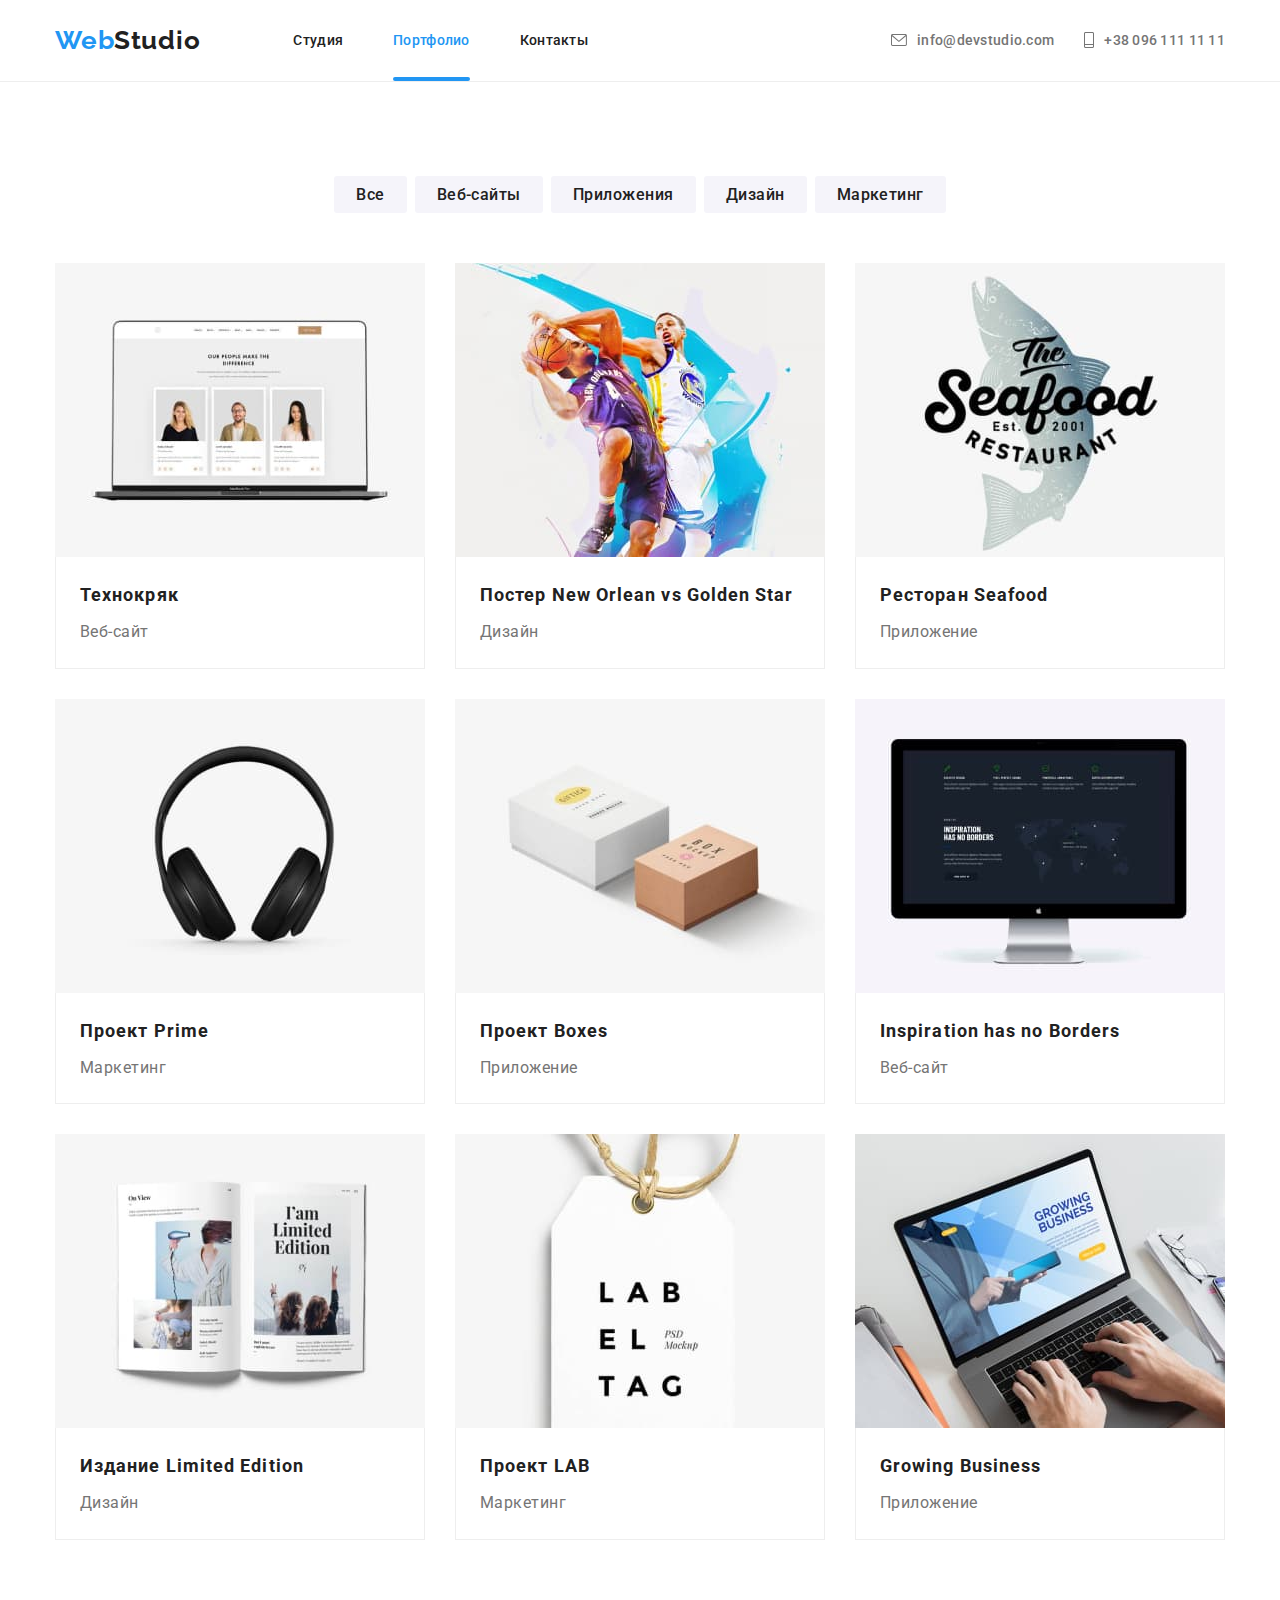
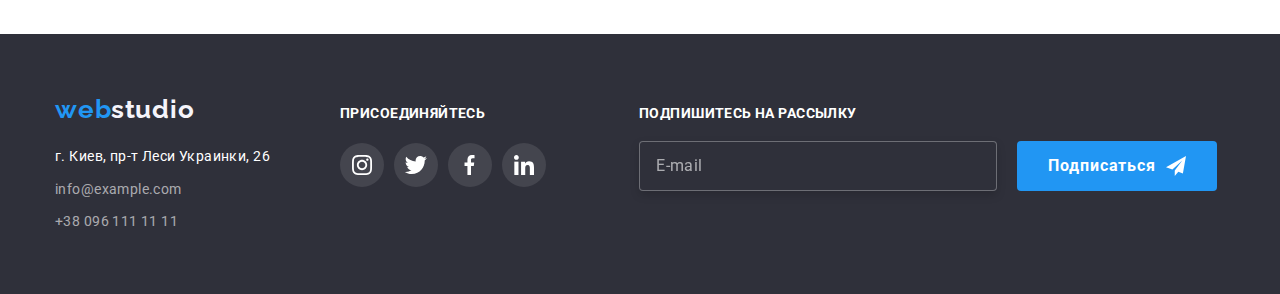
==== portfolio.html @ 72ccd997 "добавление файлов в sass !" ====
<!DOCTYPE html>
<html lang="ru">
<head>
    <meta charset="UTF-8">
    <meta http-equiv="X-UA-Compatible" content="IE=edge">
    <meta name="viewport" content="width=device-width, initial-scale=1.0">
    <title>portfolio</title>
    <link href="https://fonts.googleapis.com/css2?family=Raleway:wght@700&family=Roboto:wght@400;500;700;900&display=swap"
        rel="stylesheet">
    <link rel="stylesheet" href="https://cdnjs.cloudflare.com/ajax/libs/modern-normalize/1.1.0/modern-normalize.min.css">
    <link rel="stylesheet" href="./css/style.css">
    <link rel="stylesheet" href="./sass/portfolio.scss">
</head>
<body>

    <!-- Шапка сайта-->
<header class="header">
    <div class="container headers">
    <nav class="main-nav">

        <a href="./index.html"> 
            <span class="logo-accent" >Web</span>
            <span class="logo-black" >Studio</span>
        </a>

        <ul class="site-nav">
            <li class="item"><a class="link" href="./index.html">Студия</a></li>
            <li class="item"><a id="portfolio" class="link strip" href="./portfolio.html">Портфолио</a></li>
            <li class="item"><a class="link" href="">Контакты</a></li>
        </ul>
    </nav>
    <ul class="contact ">
        <li class="contact__list">
            <a class="contact__link" href="mailto:info@devstudio.com">
                <svg class="contact__icon-massage" width="16px" height="12px">
                    <use class="icon-contact " href="./images/icons.svg/contact.svg#massage" height:20px> </use>
                </svg>
                info@devstudio.com
            </a>
        </li>
    
        <li class="contact__list">
            <a class="contact__link" href="tel:+380961111111">
                <svg class="contact__icon-massage" width="10" height="16px">
                    <use class="icon-contact" href="./images/icons.svg/contact.svg#telefon"></use>
                </svg>
                +38 096 111 11 11
            </a>
        </li>
    </ul>
</div>
</header>
    <main>
        <!-- Фильтр-->
    <section class="section">
        <div class="container">
        <h1 class="section-title visually-hidden">Фильтр</h1>
    <ul class="flex-button">
        <li class="item"><button class="buttons" type="button">Все</button></li>
        <li class="item"><button class="buttons" type="button">Веб-сайты</button></li>
        <li class="item"><button class="buttons" type="button">Приложения</button></li>
        <li class="item"><button class="buttons" type="button">Дизайн</button></li>
        <li class="item"><button class="buttons" type="button">Маркетинг</button></li>
    </ul>

            <ul class="features">
                <li class="flex-element">
                    <a class="flex-link" href="./index.html">
                        <div class="features-description">
                        <img src="./images/images-portfiloi/1.jpg" alt="Ноутбук с загруженным веб-сайтом" width="370" height="294">
                        <p class="paragraph">Ресурс предлагает комплексные предложения с разным уровнем функционала и сервисов. Все это позволит
                            посетителю получить
                            исчерпывающие сведения о компании или частном лице.</p>
                        </div>

                        <div class="text-box">
                            <h2 class="features-title">Технокряк</h2>
                            <p class="features-text">Веб-сайт</p>
                        </div>
                    </a>
                </li>
            
                <li class="flex-element">
                    <a class="flex-link" href="./index.html">
<div class="features-description">
<img src="./images/images-portfiloi/2.jpg" alt="2 баскетбольных игрока" width="370" height="294">
<p class="paragraph">Ресурс предлагает комплексные предложения с разным уровнем функционала и сервисов. Все это позволит
    посетителю получить
    исчерпывающие сведения о компании или частном лице.</p>
</div>

                        <div class="text-box">
                            <h2 class="features-title">Постер New Orlean vs Golden Star</h2>
                            <p class="features-text">Дизайн</p>
                        </div>
                    </a>
                </li>
            
                <li class="flex-element">
                    <a class="flex-link" href="./index.html">
                        <div class="features-description">
                        <img src="./images/images-portfiloi/3.jpg" alt="Рыба с названием" width="370" height="294">
                            <p class="paragraph">Ресурс предлагает комплексные предложения с разным уровнем функционала и сервисов. Все это
                                позволит
                                посетителю получить
                                исчерпывающие сведения о компании или частном лице.</p>
                        </div>
                        
                        
                        <div class="text-box">
                            <h2 class="features-title">Ресторан Seafood</h2>
                            <p class="features-text">Приложение</p>
                        </div>
                    </a>
                </li>
            
                <li class="flex-element">
                    <a class="flex-link" href="./index.html">
                        <div class="features-description">
                            <img src="./images/images-portfiloi/4.jpg" alt="Наушники" width="370" height="294">
                            <p class="paragraph">Ресурс предлагает комплексные предложения с разным уровнем функционала и сервисов. Все это
                                позволит
                                посетителю получить
                                исчерпывающие сведения о компании или частном лице.</p>
                        </div>
                        
                        <div class="text-box">
                            <h2 class="features-title">Проект Prime</h2>
                            <p class="features-text">Маркетинг</p>
                        </div>
                    </a>
                </li>
            
                <li class="flex-element">
                    <a class="flex-link" href="./index.html">
                        <div class="features-description">
                            <img src="./images/images-portfiloi/5.jpg" alt="Белая и коричневая коробки" width="370" height="294">
                            <p class="paragraph">Ресурс предлагает комплексные предложения с разным уровнем функционала и сервисов. Все это
                                позволит
                                посетителю получить
                                исчерпывающие сведения о компании или частном лице.</p>
                        </div>
                        
                        <div class="text-box">
                            <h2 class="features-title">Проект Boxes</h2>
                            <p class="features-text">Приложение</p>
                        </div>
                    </a>
                </li>
            
                <li class="flex-element">
                    <a class="flex-link" href="./index.html">
                        <div class="features-description">
                            <img src="./images/images-portfiloi/6.jpg" alt="Компютер Mac с загруженой веб-страницей" width="370" height="294">
                            <p class="paragraph" >Ресурс предлагает комплексные предложения с разным уровнем функционала и сервисов. Все это
                                позволит
                                посетителю получить
                                исчерпывающие сведения о компании или частном лице.</p>
                        </div>
                        
                            
                        <div class="text-box">
                            <h2 class="features-title">Inspiration has no Borders</h2>
                            <p class="features-text">Веб-сайт</p>
                        </div>
                    </a>
                </li>
            
                <li class="flex-element">
                    <a class="flex-link" href="./index.html">
                        <div class="features-description">
                            <img src="./images/images-portfiloi/7.jpg" alt="Журнал" width="370" height="294">
                            <p class="paragraph">Ресурс предлагает комплексные предложения с разным уровнем функционала и сервисов. Все это
                                позволит
                                посетителю получить
                                исчерпывающие сведения о компании или частном лице.</p>
                        </div>
                        
                        <div class="text-box">
                            <h2 class="features-title">Издание Limited Edition</h2>
                            <p class="features-text">Дизайн</p>
                        </div>
                    </a>
                </li>
            
                <li class="flex-element">
                    <a class="flex-link"  href="./index.html">
                        <div class="features-description">
                        <img src="./images/images-portfiloi/8.jpg" alt="Визитка" width="370" height="294">
                            <p class="paragraph">Ресурс предлагает комплексные предложения с разным уровнем функционала и сервисов. Все это
                                позволит
                                посетителю получить
                                исчерпывающие сведения о компании или частном лице.</p>
                        </div>

                        <div class="text-box">
                            <h2 class="features-title">Проект LAB</h2>
                            <p class="features-text">Маркетинг</p>
                        </div>
                    </a>
            
                </li>
                <li class="flex-element">
                    <a class="flex-link" href="./index.html">
                        <div class="features-description">
                            <img src="./images/images-portfiloi/9.jpg" alt="Человек за ноутбуком" width="370" height="294">
                            <p class="paragraph">Ресурс предлагает комплексные предложения с разным уровнем функционала и сервисов. Все это
                                позволит
                                посетителю получить
                                исчерпывающие сведения о компании или частном лице.</p>
                        </div>
                        <div class="text-box">
                            <h2 class="features-title">Growing Business</h2>
                            <p class="features-text">Приложение</p>
                        </div>
                    </a>
                </li>
            </ul>
        </div>
    </section>
        <!--Список-->

   </main>

   <!-- Футер-->
   <footer class="footer">
    <div class="container container-footer">

        <div>
        <a href="./index.html">
            <span class="logo-accent">web</span>
            <span class="logo-white">studio</span>
        </a>
    <address class="address">
        <ul class="adress-list">
          <li class="adress__item"><a class="adress" target="_blank" rel="noopener noreferrer">г. Киев, пр-т
              Леси Украинки, 26</a> </li>
          <li class="adress__item"><a class="info" href="mailto:info@devstudio.com">info@example.com</a> </li>
          <li class="adress__item"><a class="info" href="tel:+380961111111">+38 096 111 11 11</a> </li>
        </ul>
        </div>

        <div class="socials-footer">
            <h2 class="title-socials">Присоединяйтесь</h2>
        <ul class="socials-list">
            
        <li class="socials-li">
            <a class="link-footer" href="">
        <svg class="icon-footer" wight="20px" height="20px">
            <use href="./images/icons.svg/networks.svg#instagram"> </use>
        </svg>
            </a>
        </li>


        <li class="socials-li">
            <a class="link-footer" href="">
        <svg class="icon-footer" wight="20px" height="20px" >
            <use href="./images/icons.svg/networks.svg#twitter">  </use>
        </svg>
            </a>
        </li>
        
        <li class="socials-li">
            <a class="link-footer" href="">
            <svg class="icon-footer" wight="20px" height="20px" >
                <use href="./images/icons.svg/networks.svg#facebook"> </use>
            </svg>
            </a>
        </li>

        <li class="socials-li">
            <a class="link-footer" href="">
            <svg class="icon-footer" wight="20px" height="20px" >
                <use href="./images/icons.svg/networks.svg#linkedin"></use>
            </svg>
            </a>

        </li>
        </ul>
    </div>

    <div>
        <h2 class="footer-title">Подпишитесь на рассылку</h2>
        <form class="form-footer">
    
    
    
    
            <label class="footer-label">
                <input type="text" class="footer-input" name="email" placeholder="E-mail">
            </label>
    
    
            <button class="button-footer" type="submit">
                <span class="footer-span">Подписаться</span>
                <svg class="footer-icon" width="20px" height="20px">
                    <use href="./images/icons.svg/modal-icon.svg#footer-email"></use>
                </svg>
    
            </button>
    
        </form>
    </div>
</div>
     </footer>
</body>
</html>
---- css/style.css ----
/* Основной цвет текста  color: #212121;      --title-text-color:#212121; */
/* вторичный текст контакты,абзац  color: #757575; --primari-text-color: #757575; */
/* цвет фона background: #FFFFFF;        --primari-white-color:#FFFFFF;*/
/* контакты в футере    --contact-footer: rgba(255, 255, 255, 0.6); */
/* цвет кнопок background: --accent-color: #2196F3;*/
/* цвет героя и футера     --hero-bgrcolor: #2F303A; */
/* фон кнопки в фильтре --button-filter: #F5F4FA; */
/* Кнопка героя ховер  --hover-button: #188ce8; */
/* border-box --border-box: #EEEEEE; */


:root {
--title-text-color: #212121;
--primari-text-color: #757575;
--primari-white-color:#FFFFFF;
--contact-footer: rgba(255, 255, 255, 0.6);
--accent-color: #2196F3;
--hero-bgrcolor: #2F303A;
--button-filter: #F5F4FA;
--hover-button: #188ce8;
--border-box: #EEEEEE;
--var--bg-icon: #afb1b8;
--timing-function: cubic-bezier(0.4, 0, 0.2, 1);
}


body {
background-color: var(--primari-white-color);
color: var(--primari-text-color);
font-family: Roboto, sans-serif;

font-size: 14px;
line-height: 1.17;
letter-spacing: 0.03em;
}


ul {
    list-style: none;
}


/* утилиты */

.container {
    width: 1200px;
    /* outline: 2px solid; */
    padding-left: 15px;
    padding-right: 15px;
    margin-left: auto;
    margin-right: auto;
}

.list {
    margin: 0;
    padding: 0;
    list-style: none;
}

/* Main-nav */
.main-nav {
    display: flex;
    align-items: center;
    justify-content: space-evenly;
}



/* header */

.header {
    border-bottom: 1px solid var(--border-box);
}

.container.headers {
        display: flex;

        position: relative;
        /* position: fixed;
        width: 100%;
        z-index: 2;
        top: 0;
        left: auto;
        right: auto;
        min-height: 80px;
        background-color: white; */
        align-items: center;
    
}





.logo-accent,
.logo-black,
.logo-white {
    font-family: Raleway, sans-serif;
    font-weight: 700;
    font-size: 26px;
    line-height: 1.2;
    letter-spacing: 0.03em;
}

.logo-link:focus{
    fill: red;
}

.logo-accent {
    color: var(--accent-color);
    margin-right: -4px;
}
.logo-black {
    color: var(--title-text-color);
}

.logo-white {
    color: var(--button-filter);
}

/* site nav  */

.site-nav {
margin-bottom: 0;
margin-top: 0;
padding-left: 0;
display: flex;
margin-left: 93px;

}

/* .site-nav .item {
    background-color: tomato;
    
} */

.site-nav .item:not(:last-child) {
    margin-right: 50px;
    

}


.site-nav .link {
    position: relative;
    color: var(--title-text-color);
    display: block;
    padding-top: 32px;
    padding-bottom: 32px;
    font-weight: 500;
    font-size: 14px;
    line-height: 1.2;
    letter-spacing: 0.02em;
    transition: color 250ms var(--timing-function);
    
}




.site-nav .link:hover,
.site-nav .link:focus {
    color: var(--accent-color);
}


.strip::after {
    display: block;
    position: absolute;
    content: '';
    bottom: 0;
    width: 100%;
    height: 4px;
    background-color: var(--accent-color);
    border-radius: 2px;
transform: scaleX(t 1);
    transition: 250ms var(--timing-function);
}

.strip:hover::after {
transform: scaleX(1)
}


#studio {
    color: var(--accent-color);
}

#portfolio {
    color: var(--accent-color);
}


/* Contact */


.contact {
    display: inline-flex;
    align-items: center;
    margin-bottom: 0;
    margin-top: 0;
    padding-left: 0;
    margin-left: auto;
    
}





.contact .item {
    padding: 32px 0px;
    margin: 0;

}

li.item.items {

    display: inline-flex;
    align-items: center;
}

.contact .contact__list + .contact__list {
    margin-left: 30px;
}


a.contact__link:hover,
.contact__link:focus {
    color: #188ce8;
    fill: #188ce8;
    
}


/* .contact-link:hover {
    color: var(--accent-color);
} */

.contact__link{
    display: flex;
    align-items: center;
    color: #757575;
    fill: #757575;
    padding-top: 32px;
    padding-bottom: 32px;
    font-weight: 500;
        font-size: 14px;
        line-height: 16px;
        letter-spacing: 0.02em;
        transition: color 250ms var(--timing-function), 
        fill 250ms var(--timing-function) ;
    
}


.contact__icon-massage {
    margin-right: 10px;
    /* fill: currentColor; */
}


/* .items::before {
    display: inline-block;
    content: '';
    margin-right: 10px;
    width: 20px;
    height: 20px;
    background-size: contain;
    background-repeat:no-repeat;
    background-position: center;
}

li.item.items::before {
    fiil: red;
} */


/* .items:nth-child(1)::before {
    background-image: url(../images/icons.svg/massage.svg);
    width: 16px;
    height: 12px;
    
}



.items:nth-child(2)::before {
    background-image: url(../images/icons.svg/telefon.svg);
    width: 10px;
    height: 16px;
} */



/* .flex-feature::before {
    display: block;
    content: '';
    height: 120px;
    margin-bottom: 30px;
    background-size: 65.32px, contain;
    background-repeat: no-repeat;
    background-position: center;
    background-color: #F5F4FA;
} */







a {
    text-decoration: none
}

h1,
h2,
h3,
p {
    margin: 0;
}


/* Герой index */

.hero {
text-align: center;
padding-top: 200px;
padding-bottom: 200px;
margin-left: auto;
margin-right: auto;
background: #C4C4C4;
background-image: linear-gradient(to right,
rgba(47, 48, 58, 0.4),
rgba(47, 48, 58, 0.4)
), url(../images/icons.svg/heroo.jpg);
background-repeat: no-repeat;
background-position: center;
background-size: cover;
max-width: 1600px;
height: 600px;

}



.hero-title {
    color: var(--primari-white-color);
    font-weight: 900;
    font-size: 44px;
    line-height: 1.4;
    letter-spacing: 0.06em;
    text-align: center;
    text-transform: uppercase;
    width: 696px;
    margin-left: auto;
    margin-right: auto;
    margin-bottom: 30px;
}

/* Кнопки */

.flex-button .item + .item {
    margin-left: 8px;
}


.flex-button {
    display:flex;
    margin: 0;
    padding-left: 0;
    justify-content: center;
    margin-bottom: 50px;
    
}




.button {
    width: 200px;
    height: 50px;
    background-color: var(--accent-color);
    color: var(--primari-white-color);
    display: inline-block;
    font-weight: 700;
    font-size: 16px;
    line-height: 1.9;
    align-items: center;
    text-align: center;
    letter-spacing: 0.06em;
    cursor: pointer;
    border: none;
    border-radius: 3px;
    transition: background-color 250ms var(--timing-function);
}

/* Modal window */
.backdrop {

    position: fixed;
    top: 0;
    left: 0;
    width: 100%;
    height: 100%;

    background: rgba(0, 0, 0, 0.2);
    opacity: 1;
    transition: opacity 250ms var(--timing-function);
}

.backdrop.is-hidden {
    
    opacity: 0;
    pointer-events: none;
}

.backdrop.is-hidden .modal {
    transform: translate(-50%, -50%) scale(1.1);
}

.modal {
    
    position: absolute;
    top: 50%;
    left: 50%;
    transform: translate(-50%, -50%) scale(1);
    transition: transform 250ms var(--timing-function),
        scale 250ms var(--timing-function);
    border-radius: 4px;
    width: 528px;
    height: 581px;
    padding: 40px;
    background-color: #fff;
    
}


.button-close {
    display: flex;
    position: absolute;
    top: 0;
    right: 0;
    width: 30px;
    height: 30px;
    margin-top: 8px;
    margin-right: 8px;
    fill: black;
    border: none;
    cursor: pointer;
    border: 1px solid black;
    border-radius: 50px;
    background-color: white;
    transition: fill 250ms var(--timing-function), border-color 250ms var(--timing-function) ;
}

.button-close:hover {
    fill: #2196F3;
    border-color: #2196F3;
}

.button-close svg {
    position: absolute;
    top: 50%;
    left: 30%;

    transform: translateY(-50%);

}

.icon-close {
    display: flex;
    align-items: center;
    justify-content: center;
}



.button:hover,
.buttons:focus{
background-color: var(--hover-button)
}

.form-modal {
    display: block;

height: 100%;
/* outline: 1px solid tomato; */
margin-left: auto;
margin-right: auto;


}

.title-modal {
font-weight: 700;
font-size: 20px;
line-height: 1.15;
width: 448px;
height: 23px;
letter-spacing: 0.03em;
color: #212121;
text-align: center;
letter-spacing: 0.03em;
margin-bottom: 30px;
    color: var(--title-text-color); 
}



.form-field{
    position: relative;
    display: flex;
    flex-direction: column;
    /* outline: 1px solid teal; */
    margin-bottom: 20px;
}

.form-field:nth-child(4) {
    margin-bottom: 10px;
}





/* .form-field:nth-child(-n + 3) {
    margin-bottom: 15px;
} */

.form-comment {
    position: relative;
    display: block;
    flex-direction: column;
    
    margin-bottom: 20px;
    margin-top: 4px;
    width: 448px;
    height: 120px;
}



.icon-modal {
    display: inline-block;
    position: absolute;
    top: 50%;
    left: 15px;
    fill: var(--title-text-color);
    transform: translateY(-50%);
    transition: fill 250ms var(--timing-function);
}

.form-field:hover .icon-modal {
fill: #2196F3;
}



/* MODAL 2 */

/* .form-field:focus-within > .icon-modal{
    
 fill: blue;
}

.form-field:focus-within > .form-label {
transform: translateY(-33px);
}

.form-input:not(:placeholder-shown) + .form-label {
transform: translateY(-50px);
} 
 */




/* Modal 1 Хороший ВАРИАНТ! */ 
.form-input:focus~.icon-modal,
.form-input:hover~.icon-modal {
    fill: var(--accent-color);
}


.form-input:focus + .form-label, .form-input:not(:placeholder-shown) + .form-label {
    transform: translateY(-40px);
}

.form-input:placeholder-shown {
    background-color: white;
}


/* MODAL 3 в процессе без ID и bez LABEL */
/* 
.form-field:focus-within > .icon-modal {
    fill: rgb(14, 161, 230);
}


.form-field:focus-within > .form-label {
    transform: translateY(-210%);
}


.form-input:not(:placeholder-shown) + .form-label {
transform: translateY(-35px);
} */

.chekbox {
/*     
    appearance: none;
    -webkit-appearance: none; */
    position: absolute;
    width: 1px;
    height: 1px;
    margin: -1px;
    border: 0;
    padding: 0;
    clip: rect(0 0 0 0);
    overflow: hidden;
}

.field-checkbox {
    display: flex;
    align-items: center;
    justify-content: center;
    
}

.icon-chekbox {
    display: inline-block;
    cursor: pointer;
    width: 15px;
    height: 15px;
    border: 2px solid #2a2a2a;
    border-radius: 4px;
    margin-right: 8px;
}

.icon-chekbox:focus,
.icon-chekbox:hover {
    border-color: #2196F3;
}

.links-checkbox {

    font-size: 14px;
    line-height: 1.71;

    letter-spacing: 0.03em;
    color: #2196F3;
    margin-left: 3px;
    text-decoration: underline;
}

.span-modal{
font-size: 14px;
line-height: 1.71;
color: #757575;;
letter-spacing: 0.03em;
}




.chekbox:checked + .icon-chekbox {
    border-color: #2196F3;
    background-color: #2196F3;
    background-image: url(../images/icons.svg/icon-check.svg);
    background-size: contain;
    background-origin: border-box;
    
}





/* MODAL */

.form-label {
    position: absolute;
    top: 54%;
    left: 42px;
    
    transform: translateY(-50%);
    transition: transform 250ms var(--timing-function);
}

.form-field input {
    width: 448px;
    height: 40px;
    margin: 0;
    cursor: pointer;
    padding-left: 42px;
    border-radius: 4px;
    border: 1px solid rgba(33, 33, 33, 0.2);
    transition: border-color 250ms var(--timing-function);
    outline: none;
}

.form-field input:hover,
.form-field input:focus {
    border-color: #2196F3;
}

.form-field input[type="checkbox"] {
    width: 16px;
    height: 15px;
}


/* .form-field:focus-within>.form-input {
   color: rgb(14, 161, 230);
} */

textarea {
    width: 448px;
    height: 120px;
    padding-left: 16px;
    padding-right: 16px;
    padding-bottom: 12px ;
    padding-top: 12px ;
    cursor: pointer;
    border: 1px solid rgba(33, 33, 33, 0.2);
    border-radius: 4px;
    transition: border-color 250ms var(--timing-function);
    outline: none;
    resize: none;
}

.title-comment {
    margin-bottom: 4px;
    margin-top: 10px;
}

.form-comment textarea:hover,
.form-comment textarea:focus {
    border-color: #2196F3;
}

.button-modal {
/* position: absolute;
bottom: 40px;
left: 50%;
transform: translateX(-50%); */
margin-left: 25%;
margin-top: 30px;
color: var(--primari-white-color);
background-color: var(--accent-color);
font-weight: 700;
font-size: 16px;
line-height: 1.88;
letter-spacing: 0.06em;
cursor: pointer;
border: none;
border-radius: 4px;
transition: box-shadow 250ms var(--timing-function), background-color 250ms var(--timing-function);
width: 200px;
height: 50px;

}

.button-modal:hover,
.button-modal:focus {
outline: none;
    box-shadow: 0px 4px 4px rgba(0, 0, 0, 0.15);
    background-color: var(--hover-button);
}


.form-field input::placeholder {
    color: #C4C4C4;
}

.form-field textarea::placeholder {
    color: #C4C4C4;
}




.form-field label {
    margin-bottom: 4px;

font-weight: 400;
font-size: 12px;
line-height: 1.2;
/* identical to box height */

letter-spacing: 0.01em;

color: #757575;
}






/* section */


.section-title {
    color: var(--title-text-color);
    margin-top: 0;
    margin-bottom: 50px;
    text-align: center;
}


h2 {
    margin-top: 0;
    font-weight: 700;
    font-size: 36px;
}



/* Преимущество компании  */



.feature-list {
    display: flex;

}

.feature-list .flex-feature + .flex-feature {
    margin-left: 30px;
}

.container-feature {
display: inline-flex;
align-items: center;
justify-content: center;
background: #F5F4FA;
border-radius: 4px;
width: 270px;
height: 120px;
margin-bottom: 30px;
}





/* .flex-feature::before {
    display: block;
    content: '';
    height: 120px;
    margin-bottom: 30px;
    background-size: 65.32px, contain;
    background-repeat: no-repeat;
    background-position: center;
    background-color: #F5F4FA;
} */

/* .flex-feature:nth-child(1)::before {
    background-image: url("../images/icons.svg/antena.svg");
}

.flex-feature:nth-child(2)::before {
    background-image: url("../images/icons.svg/clock\ .svg");
}

.flex-feature:nth-child(3)::before {
    background-image: url("../images/icons.svg/televizor.svg");
}

.flex-feature:nth-child(4)::before {
    background-image: url("../images/icons.svg/astronautfull.svg");
} */

.section .title {
    color: var(--title-text-color);
    margin-top: 0;
    margin-bottom: 10px;
    font-weight: 700;
    font-size: 14px;
    line-height: 1.2;
    letter-spacing: 0.03em;
    text-transform: uppercase;
}

.visually-hidden {
position: absolute;
white-space: nowrap;
width: 1px;
height: 1px;
overflow: hidden;
border: 0;
padding: 0;
clip: rect(0 0 0 0);
clip-path: inset(50%);
margin: -1px;
}
/* Section work */


.section {
    padding-top: 94px;
    padding-bottom: 94px;
}



.section.work {
    padding-top: 0;

}

.work-list {
display: flex;
}

.position-container {
    position: relative;

}

.flex-item {

width: 370px;
}

/* .work-list .flex-item + .flex-item{
    margin-left: 30px;
} */

.position-container:nth-child(+n + 2) {
    margin-left: 30px;
}

.position-list {
display: flex;
justify-content: center;
align-items: center;
font-weight: 700;
font-size: 14px;
line-height: 1.2px;
width: 100%;
height: 72px;
bottom: 0;
position: absolute;
background: rgba(47, 48, 58, 0.8);
color: var(--primari-white-color);
text-transform: uppercase;
letter-spacing: 0.03em;






/* display: flex;
font-weight: 700;
font-size: 14px;
line-height: 1.2px;
letter-spacing: 0.03em;
text-transform: uppercase;
color: #FFFFFF;
width: 205px;
height: 16px;
left: 90px;
right: 90px;
bottom: 27px;
transform: translate(-50%, -50%);
position: absolute;
background:#188ce8; */


}

/* .position-container:hover .position-list {
    opacity: 1;
} */




    /* Section team */



.team-list {
    display: flex;
    text-align: center;
}

.flex-team {
    width: 270px;
    box-shadow: 0px 2px 3px 1px rgba(0, 0, 0, 0.14);
}

.section.team .flex-team + .flex-team {
    margin-left: 30px;

}

.section.team {
    background-color: var(--button-filter);
}


.staff {
padding: 30px 32px;
background-color: #FFFFFF;

}

img {
    display: block;
}




.team-title {
    color: var(--title-text-color);
    font-weight: 500;
    font-size: 16px;
    line-height: 1.2;
    text-align: center;
    letter-spacing: 0.03em;
    margin-top: 0;
    margin-bottom: 10px;
}

.feature-text {
font-size: 14px;
line-height: 1.71;
letter-spacing: 0.03em;
color: #757575;
}

.text {
font-size: 16px;
line-height: 1.2;
letter-spacing: 0.03em;
margin-top: 0;
margin-bottom: 16px;
}

.flex-team .socials-links:not(:last-child) {
margin-right: 10px;
}

/* 11 УБРАЛ ФИЛЛ С socials-links ОСТАВИЛ ФОН И ДОБАВИЛ ФИЛЛ НА SVG!   */
.socials-links {
display: inline-flex;
align-items: center;
justify-content: center;
width: 44px;
height: 44px;
border-radius: 50px;
/* fill: #AFB1B8; */
transition: background-color 250ms var(--timing-function);
}

.socials-links:hover,
.socials-links:focus {
    /* fill: white; */
    background-color: #188ce8;
}


.socials-links:hover svg {
    fill: white;
}

.socials-icon {
    fill: var(--var--bg-icon);
    transition:  fill 250ms var(--timing-function);
    
}
/* 11 */

.socials-list {
display: flex;
justify-content: center;
align-items: baseline;
padding-left: 0;
margin: 0;
}

.socials-li:not(:last-child) {
    margin-right: 10px;

}



/* PORTFOLIO */



.features-description {
position: relative;
overflow: hidden;

}

.features-description::before {
    display: inline-block;
    content: '';
    width: 100%;
    height: 100%;
    background: rgba(33, 150, 243, 0.9);
    position: absolute;
    transform: translateY(+100%);
    
    transition: transform var(--timing-function) 250ms ;
    /* opacity: 0; */
}

.flex-link:hover .features-description::before,
.flex-link:focus .features-description::before {
    transform: translateY(0);
}

.flex-element:hover .features-description::before {
    /* opacity: 1; */
}

.paragraph {
    display: flex;
    font-size: 18px;
    line-height: 1.56;
    letter-spacing: 0.03em;
    align-items: center;
    justify-content: center;
    width: 100%;
    height: 100%;
    padding-left: 24px;
    padding-right: 24px;
    padding-top: 63px;
    padding-bottom: 63px;
    position: absolute;
    bottom: 0;
    color: var(--primari-white-color);
    transform: translateY(+100%);
    /* opacity: 0; */
    transition: transform 250ms var(--timing-function);
}

.flex-link:hover .paragraph,
.flex-link:focus .paragraph {
    transform: translateY(0);
    
}


.text-box {
    padding: 20px 24px;
    border-right: 1px solid var(--border-box);
    border-bottom: 1px solid var(--border-box);
    border-left: 1px solid var(--border-box);
    width: 370px;
    
}

.features {
display: flex;
flex-wrap: wrap;
padding: 0;
margin: 0;
}

.flex-element {
margin-right: 30px;

}

.flex-element:nth-child(-n + 6) {
    margin-bottom: 30px;
}

.flex-element:nth-child(3n) {
    margin-right: 0;
}

.flex-link{
display: block;
}

.flex-link:hover,
.flex-link:focus {
box-shadow: 1px 4px 6px 0px #00000029, 0px 4px 4px 0px #0000000f, 0px 1px 1px 0px #0000001f;
}



.features-title {
    margin: 0;
    margin-bottom: 4px;
    margin-right: auto;
}




.features .features-title {
    color: var(--title-text-color);
    font-weight: 700;
    font-size: 18px;
    margin-left:auto;
    text-align: left;
    line-height: 2;
    letter-spacing: 0.06em;
}

.features .features-text {
    color: var(--primari-text-color);
    font-size: 16px;
    line-height: 1.9;
    letter-spacing: 0.03em;
    margin: 0;
}

/* Фильтр */

/* Нужно ли мне применять єтот код?? */

/* .button {
    color: var(--primari-white-color);
    background-color: var(--accent-color);
    font-weight: 700;
    font-size: 16px;
    line-height: 1.88;
    letter-spacing: 0.06em;
    cursor: pointer;
    text-align: center;
}

.button:hover,
.button:focus {
    background-color: var(--hover-button);
} */

.section .item {

}





.buttons {

position: relative;
background-color: var(--button-filter);
color: var(--title-text-color);
padding: 6px 22px;
font-weight: 500;
font-size: 16px;
line-height: 1.6;
cursor: pointer;
text-align: center;
border: none;
border-radius: 3px;
letter-spacing: 0.03em;

transition: background-color 250ms var(--timing-function) ,
color 250ms var(--timing-function), box-shadow 250ms var(--timing-function)
}

/* .buttons::before {
    display: inline-block;
    content: '';

    width: 20px;
    height: 20px;
    margin-right: 5px;
    
    background-image: url(../images/icons.svg/antena.svg);
    background-size: contain;
    background-repeat: no-repeat;
    transition: transform 250ms cubic-bezier(0.4, 0, 0.2, 1) ;
}

.buttons:hover::before {
    transform: translateY(-35px);
}

.buttons::after {
    position: absolute;
    top: 50%;
    left: 22px;
    content: '';
    width: 20px;
    height: 20px;
    display: inline-block;
   
    background-color: yellow;
    background-image: url(../images/девушка.jpg);
    background-size: contain;

    transform: translateY(calc(-50% + 35px));
    transition: transform 250ms cubic-bezier(0.4, 0, 0.2, 1);
    
}

.buttons:hover::after {
    transform: translateY(-50%);
} */



.buttons:hover,
.buttons:focus {
    background-color: var(--accent-color);
    color: var(--primari-white-color);
    box-shadow: 0px 3px 1px rgba(0, 0, 0, 0.1), 0px 1px 2px rgba(0, 0, 0, 0.08), 0px 2px 2px rgba(0, 0, 0, 0.12);
}

/* Clients */

.client {
    padding-bottom: 94px;
    padding-top: 94px;
    
}

.clients {
    display: flex;
    justify-content: center;
    align-items: center;
    margin: 0;
    padding-left: 0px;

    
}

/* .clients > .item {
border: 1px solid var(--var--bg-icon);
} */

.clients .item:not(:last-child) {
    margin-right: 30px;
}

.clients .item {
width: 170px;
height: 92px;

}


.clients .links:hover,
.clients .links:focus {
    fill: #188ce8;
    border: 1px solid var(--accent-color);
}

.client .links {
display: flex;
justify-content: center;
align-items: center;
width: 170px;
height: 92px;
fill: var(--var--bg-icon);
border: 1px solid var(--var--bg-icon);
border-radius: 3px;
transition: border 250ms var(--timing-function);
}



.logo-company {
    transition: fill 250ms var(--timing-function);
}














/* .links:hover {
fill: var(--accent-color);

} */


/* .clients .item:hover,
.clients .item:focus {
fill: var(--accent-color);
border: 1px solid var(--accent-color);
}  */

/* footer */



.footer {
    padding-top: 60px;
    padding-bottom: 60px;
}


.adress-list {
    padding: 0;
    margin: 0;
}

.adress__item {
    margin-bottom: 9px;
    
}
.adress__item:last-child {
    margin-bottom: 0;
}


.address {
    margin-top: 20px;
    font-style: normal;
}


.footer .adress {
    color: var(--primari-white-color);
    font-size: 14px;
    line-height: 1.7;
    letter-spacing: 0.03em;
    margin-top: 20px;
    
}

.footer {
background-color: var(--hero-bgrcolor);
}

.footer .info {
color: var(--contact-footer);
    font-size: 14px;
    line-height: 1.7;
    letter-spacing: 0.03em;
    transition: color 250ms var(--timing-function);
}

.info:hover,
.info:focus {
    color: var(--accent-color);
}


.container-footer {
    display: flex;
    align-items: baseline;
}


.title-socials {
margin: 0;
margin-bottom: 20px;
color: var(--primari-white-color);
font-size: 14px;
line-height: 1.4;
text-transform: uppercase;
}

.link-footer {
display: flex;
align-items: center;
width: 44px;
height: 44px;
fill: var(--primari-white-color);
background-color: rgba(255, 255, 255, 0.1);
border-radius: 50px;
transition: background-color 250ms var(--timing-function),
fill 250ms var(--timing-function);
}





.link-footer:hover,
.link-footer:focus {
    background-color:#188ce8;
    fill: white;
}

.socials-footer{
    margin-left: 70px;
}


.form-footer {
    display: flex;
    margin-left: 93px;

}

.footer-span {
font-size: 16px;
line-height: 1.25;
letter-spacing: 0.03em;

color: rgba(255, 255, 255, 0.6);
}


.footer-input {
filter: drop-shadow(0px 4px 4px rgba(0, 0, 0, 0.15));
border: 1px solid rgba(255, 255, 255, 0.3);
border-radius: 4px;
width: 358px;
height: 50px;
    padding-left: 16px;
    color: white;
background-color:  var(--hero-bgrcolor);
outline: none;
transition: border-color 250ms var(--timing-function);
}

.footer-input:focus,
.footer-input:hover {
    border-color: #2196F3;
}

.button-label {

}

.footer-title {
margin-bottom: 20px;
font-weight: 700;
font-size: 14px;
line-height: 1.2;
letter-spacing: 0.03em;
text-transform: uppercase;
color: #FFFFFF;
margin-left: 93px;
}

.footer-label input::placeholder {

/* padding-left: 16px; */
font-size: 16px;
line-height: 1.2;

letter-spacing: 0.03em;
color: rgba(255, 255, 255, 0.6);
}





.button-footer {
display: flex;
align-items: center;
justify-content: center;
background: var(--accent-color);
width: 200px;
height: 50px;
cursor: pointer;
color: white;
border: none;
border-radius: 4px;
margin-left: 20px;
transition: box-shadow 250ms var(--timing-function), background-color 250ms var(--timing-function);
}


.button-footer:hover,
.button-footer:focus {
     
     box-shadow: 0px 4px 4px rgba(0, 0, 0, 0.15);
     background-color: var(--hover-button);
}

.footer-span {

font-weight: 700;
font-size: 16px;
line-height: 1.88;
margin-right: 10px;
letter-spacing: 0.06em;
    color: #FFFFFF;
}
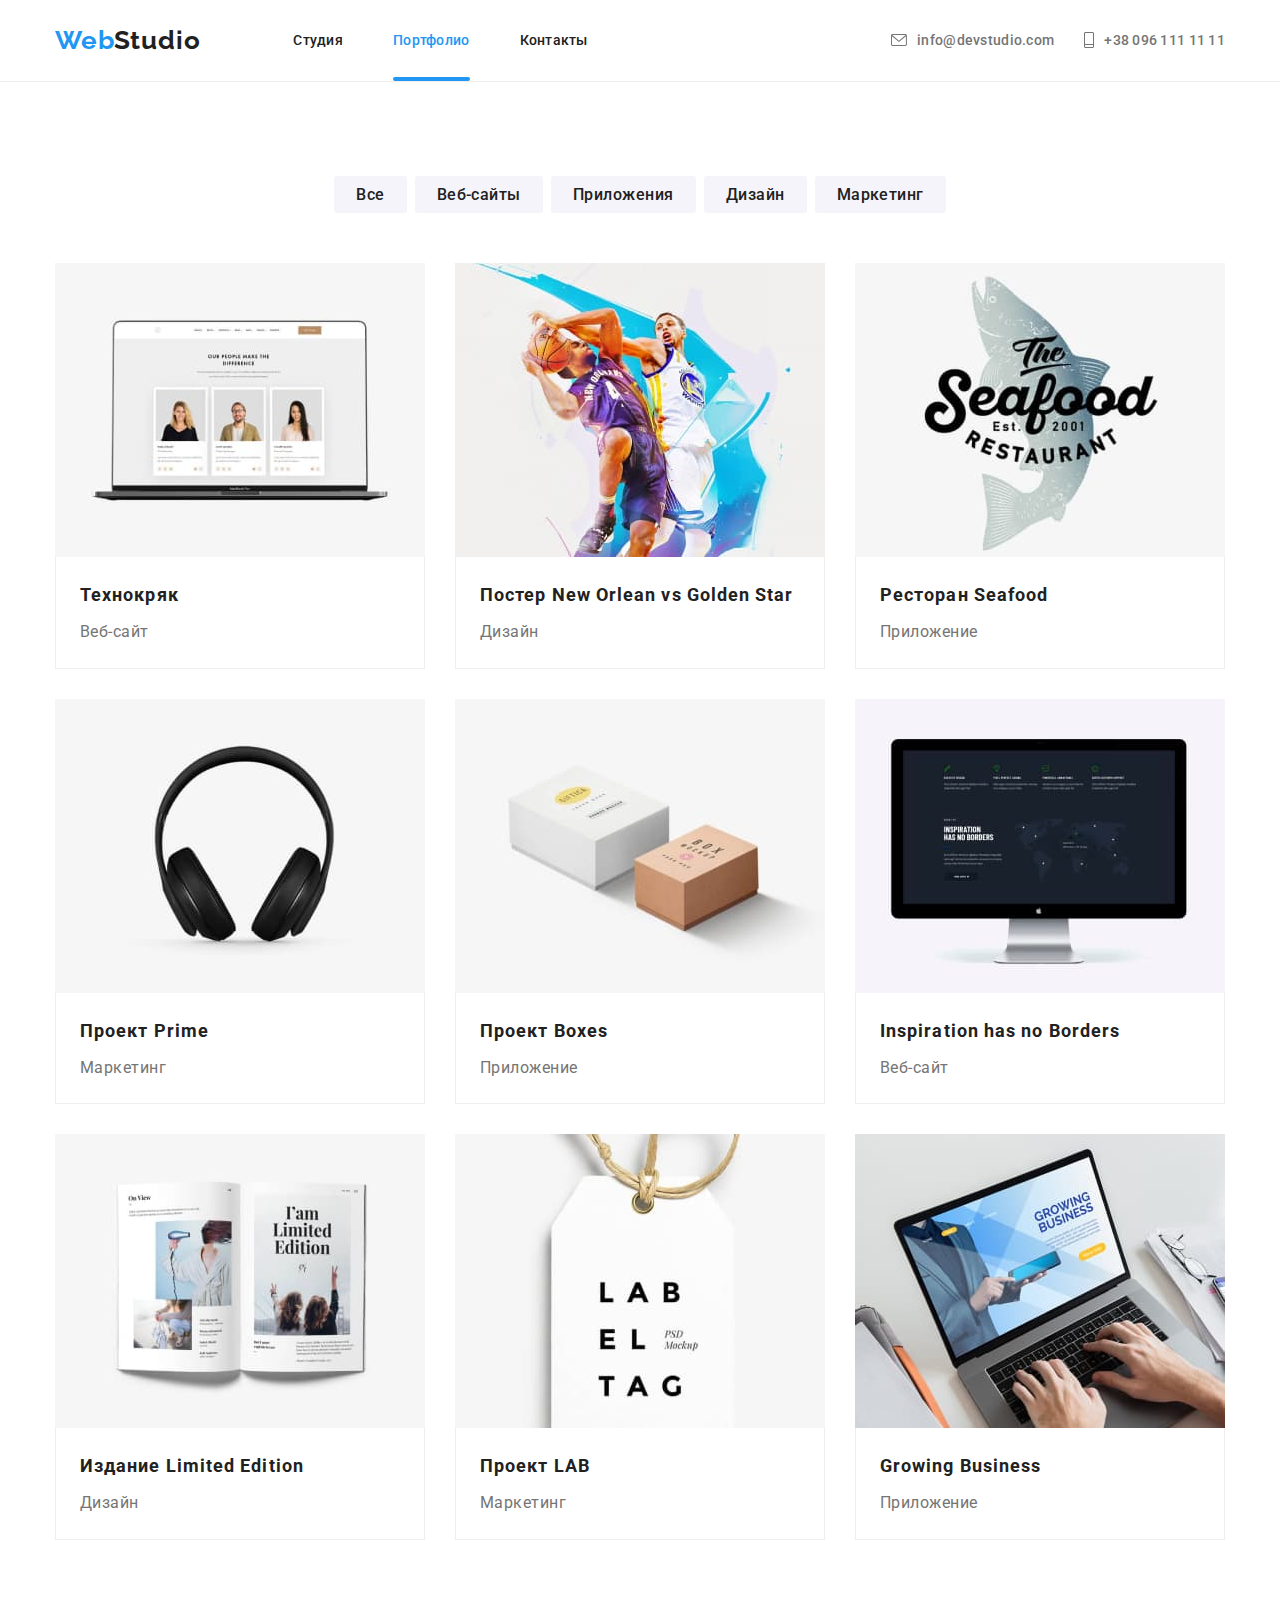
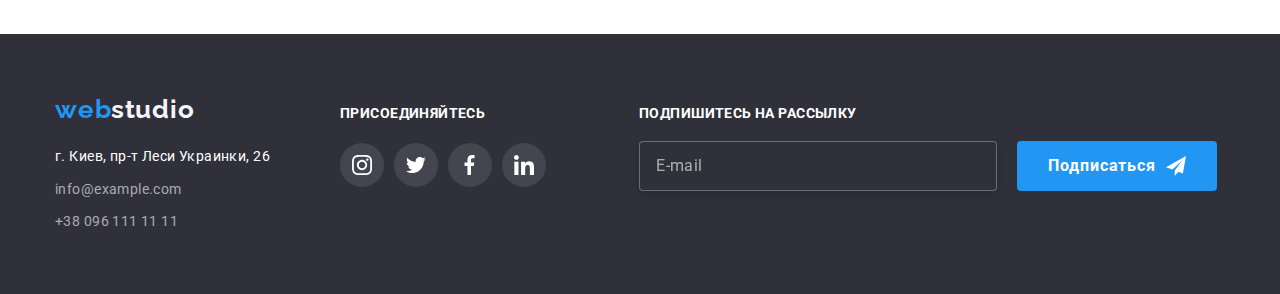
==== commit b76cb96b: "Исправление ошибок в валидаторе" ====
--- a/portfolio.html
+++ b/portfolio.html
@@ -24,16 +24,16 @@
         </a>
 
         <ul class="site-nav">
-            <li class="item"><a class="link" href="./index.html">Студия</a></li>
-            <li class="item"><a id="portfolio" class="link strip" href="./portfolio.html">Портфолио</a></li>
-            <li class="item"><a class="link" href="">Контакты</a></li>
+            <li class="site-nav__item"><a class="link" href="./index.html">Студия</a></li>
+            <li class="site-nav__item"><a id="portfolio" class="link strip" href="./portfolio.html">Портфолио</a></li>
+            <li class="site-nav__item"><a class="link" href="">Контакты</a></li>
         </ul>
     </nav>
     <ul class="contact ">
         <li class="contact__list">
             <a class="contact__link" href="mailto:info@devstudio.com">
                 <svg class="contact__icon-massage" width="16px" height="12px">
-                    <use class="icon-contact " href="./images/icons.svg/contact.svg#massage" height:20px> </use>
+                    <use class="icon-contact " href="./images/icons.svg/contact.svg#massage"></use>
                 </svg>
                 info@devstudio.com
             </a>
@@ -55,163 +55,163 @@
     <section class="section">
         <div class="container">
         <h1 class="section-title visually-hidden">Фильтр</h1>
-    <ul class="flex-button">
-        <li class="item"><button class="buttons" type="button">Все</button></li>
-        <li class="item"><button class="buttons" type="button">Веб-сайты</button></li>
-        <li class="item"><button class="buttons" type="button">Приложения</button></li>
-        <li class="item"><button class="buttons" type="button">Дизайн</button></li>
-        <li class="item"><button class="buttons" type="button">Маркетинг</button></li>
+    <ul class="filter">
+        <li class="filter__item"><button class="filter__button" type="button">Все</button></li>
+        <li class="filter__item"><button class="filter__button" type="button">Веб-сайты</button></li>
+        <li class="filter__item"><button class="filter__button" type="button">Приложения</button></li>
+        <li class="filter__item"><button class="filter__button" type="button">Дизайн</button></li>
+        <li class="filter__item"><button class="filter__button" type="button">Маркетинг</button></li>
     </ul>
 
-            <ul class="features">
-                <li class="flex-element">
-                    <a class="flex-link" href="./index.html">
-                        <div class="features-description">
+            <ul class="project-list">
+                <li class="project-list__item">
+                    <a class="project-list__link" href="./index.html">
+                        <div class="project-list__description">
                         <img src="./images/images-portfiloi/1.jpg" alt="Ноутбук с загруженным веб-сайтом" width="370" height="294">
-                        <p class="paragraph">Ресурс предлагает комплексные предложения с разным уровнем функционала и сервисов. Все это позволит
+                        <p class="project-list__paragraph">Ресурс предлагает комплексные предложения с разным уровнем функционала и сервисов. Все это позволит
                             посетителю получить
                             исчерпывающие сведения о компании или частном лице.</p>
                         </div>
 
-                        <div class="text-box">
-                            <h2 class="features-title">Технокряк</h2>
-                            <p class="features-text">Веб-сайт</p>
-                        </div>
-                    </a>
-                </li>
-            
-                <li class="flex-element">
-                    <a class="flex-link" href="./index.html">
-<div class="features-description">
-<img src="./images/images-portfiloi/2.jpg" alt="2 баскетбольных игрока" width="370" height="294">
-<p class="paragraph">Ресурс предлагает комплексные предложения с разным уровнем функционала и сервисов. Все это позволит
-    посетителю получить
-    исчерпывающие сведения о компании или частном лице.</p>
-</div>
-
-                        <div class="text-box">
-                            <h2 class="features-title">Постер New Orlean vs Golden Star</h2>
-                            <p class="features-text">Дизайн</p>
-                        </div>
-                    </a>
-                </li>
-            
-                <li class="flex-element">
-                    <a class="flex-link" href="./index.html">
-                        <div class="features-description">
+                        <div class="project-list__text-box">
+                            <h2 class="project-list__title">Технокряк</h2>
+                            <p class="project-list__text">Веб-сайт</p>
+                        </div>
+                    </a>
+                </li>
+            
+                <li class="project-list__item">
+                    <a class="project-list__link" href="./index.html">
+                        <div class="project-list__description">
+                        <img src="./images/images-portfiloi/2.jpg" alt="2 баскетбольных игрока" width="370" height="294">
+                        <p class="project-list__paragraph">Ресурс предлагает комплексные предложения с разным уровнем функционала и сервисов. Все это позволит
+                         посетителю получить
+                        исчерпывающие сведения о компании или частном лице.</p>
+                        </div>
+
+                        <div class="project-list__text-box">
+                            <h2 class="project-list__title">Постер New Orlean vs Golden Star</h2>
+                            <p class="project-list__text">Дизайн</p>
+                        </div>
+                    </a>
+                </li>
+            
+                <li class="project-list__item">
+                    <a class="project-list__link" href="./index.html">
+                        <div class="project-list__description">
                         <img src="./images/images-portfiloi/3.jpg" alt="Рыба с названием" width="370" height="294">
-                            <p class="paragraph">Ресурс предлагает комплексные предложения с разным уровнем функционала и сервисов. Все это
-                                позволит
-                                посетителю получить
-                                исчерпывающие сведения о компании или частном лице.</p>
-                        </div>
-                        
-                        
-                        <div class="text-box">
-                            <h2 class="features-title">Ресторан Seafood</h2>
-                            <p class="features-text">Приложение</p>
-                        </div>
-                    </a>
-                </li>
-            
-                <li class="flex-element">
-                    <a class="flex-link" href="./index.html">
-                        <div class="features-description">
+                            <p class="project-list__paragraph">Ресурс предлагает комплексные предложения с разным уровнем функционала и сервисов. Все это
+                                позволит
+                                посетителю получить
+                                исчерпывающие сведения о компании или частном лице.</p>
+                        </div>
+                        
+                        
+                        <div class="project-list__text-box">
+                            <h2 class="project-list__title">Ресторан Seafood</h2>
+                            <p class="project-list__text">Приложение</p>
+                        </div>
+                    </a>
+                </li>
+            
+                <li class="project-list__item">
+                    <a class="project-list__link" href="./index.html">
+                        <div class="project-list__description">
                             <img src="./images/images-portfiloi/4.jpg" alt="Наушники" width="370" height="294">
-                            <p class="paragraph">Ресурс предлагает комплексные предложения с разным уровнем функционала и сервисов. Все это
-                                позволит
-                                посетителю получить
-                                исчерпывающие сведения о компании или частном лице.</p>
-                        </div>
-                        
-                        <div class="text-box">
-                            <h2 class="features-title">Проект Prime</h2>
-                            <p class="features-text">Маркетинг</p>
-                        </div>
-                    </a>
-                </li>
-            
-                <li class="flex-element">
-                    <a class="flex-link" href="./index.html">
-                        <div class="features-description">
+                            <p class="project-list__paragraph">Ресурс предлагает комплексные предложения с разным уровнем функционала и сервисов. Все это
+                                позволит
+                                посетителю получить
+                                исчерпывающие сведения о компании или частном лице.</p>
+                        </div>
+                        
+                        <div class="project-list__text-box">
+                            <h2 class="project-list__title">Проект Prime</h2>
+                            <p class="project-list__text">Маркетинг</p>
+                        </div>
+                    </a>
+                </li>
+            
+                <li class="project-list__item">
+                    <a class="project-list__link" href="./index.html">
+                        <div class="project-list__description">
                             <img src="./images/images-portfiloi/5.jpg" alt="Белая и коричневая коробки" width="370" height="294">
-                            <p class="paragraph">Ресурс предлагает комплексные предложения с разным уровнем функционала и сервисов. Все это
-                                позволит
-                                посетителю получить
-                                исчерпывающие сведения о компании или частном лице.</p>
-                        </div>
-                        
-                        <div class="text-box">
-                            <h2 class="features-title">Проект Boxes</h2>
-                            <p class="features-text">Приложение</p>
-                        </div>
-                    </a>
-                </li>
-            
-                <li class="flex-element">
-                    <a class="flex-link" href="./index.html">
-                        <div class="features-description">
+                            <p class="project-list__paragraph">Ресурс предлагает комплексные предложения с разным уровнем функционала и сервисов. Все это
+                                позволит
+                                посетителю получить
+                                исчерпывающие сведения о компании или частном лице.</p>
+                        </div>
+                        
+                        <div class="project-list__text-box">
+                            <h2 class="project-list__title">Проект Boxes</h2>
+                            <p class="project-list__text">Приложение</p>
+                        </div>
+                    </a>
+                </li>
+            
+                <li class="project-list__item">
+                    <a class="project-list__link" href="./index.html">
+                        <div class="project-list__description">
                             <img src="./images/images-portfiloi/6.jpg" alt="Компютер Mac с загруженой веб-страницей" width="370" height="294">
-                            <p class="paragraph" >Ресурс предлагает комплексные предложения с разным уровнем функционала и сервисов. Все это
+                            <p class="project-list__paragraph" >Ресурс предлагает комплексные предложения с разным уровнем функционала и сервисов. Все это
                                 позволит
                                 посетителю получить
                                 исчерпывающие сведения о компании или частном лице.</p>
                         </div>
                         
                             
-                        <div class="text-box">
-                            <h2 class="features-title">Inspiration has no Borders</h2>
-                            <p class="features-text">Веб-сайт</p>
-                        </div>
-                    </a>
-                </li>
-            
-                <li class="flex-element">
-                    <a class="flex-link" href="./index.html">
-                        <div class="features-description">
+                        <div class="project-list__text-box">
+                            <h2 class="project-list__title">Inspiration has no Borders</h2>
+                            <p class="project-list__text">Веб-сайт</p>
+                        </div>
+                    </a>
+                </li>
+            
+                <li class="project-list__item">
+                    <a class="project-list__link" href="./index.html">
+                        <div class="project-list__description">
                             <img src="./images/images-portfiloi/7.jpg" alt="Журнал" width="370" height="294">
-                            <p class="paragraph">Ресурс предлагает комплексные предложения с разным уровнем функционала и сервисов. Все это
-                                позволит
-                                посетителю получить
-                                исчерпывающие сведения о компании или частном лице.</p>
-                        </div>
-                        
-                        <div class="text-box">
-                            <h2 class="features-title">Издание Limited Edition</h2>
-                            <p class="features-text">Дизайн</p>
-                        </div>
-                    </a>
-                </li>
-            
-                <li class="flex-element">
-                    <a class="flex-link"  href="./index.html">
-                        <div class="features-description">
+                            <p class="project-list__paragraph">Ресурс предлагает комплексные предложения с разным уровнем функционала и сервисов. Все это
+                                позволит
+                                посетителю получить
+                                исчерпывающие сведения о компании или частном лице.</p>
+                        </div>
+                        
+                        <div class="project-list__text-box">
+                            <h2 class="project-list__title">Издание Limited Edition</h2>
+                            <p class="project-list__text">Дизайн</p>
+                        </div>
+                    </a>
+                </li>
+            
+                <li class="project-list__item">
+                    <a class="project-list__link"  href="./index.html">
+                        <div class="project-list__description">
                         <img src="./images/images-portfiloi/8.jpg" alt="Визитка" width="370" height="294">
-                            <p class="paragraph">Ресурс предлагает комплексные предложения с разным уровнем функционала и сервисов. Все это
-                                позволит
-                                посетителю получить
-                                исчерпывающие сведения о компании или частном лице.</p>
-                        </div>
-
-                        <div class="text-box">
-                            <h2 class="features-title">Проект LAB</h2>
-                            <p class="features-text">Маркетинг</p>
-                        </div>
-                    </a>
-            
-                </li>
-                <li class="flex-element">
-                    <a class="flex-link" href="./index.html">
-                        <div class="features-description">
+                            <p class="project-list__paragraph">Ресурс предлагает комплексные предложения с разным уровнем функционала и сервисов. Все это
+                                позволит
+                                посетителю получить
+                                исчерпывающие сведения о компании или частном лице.</p>
+                        </div>
+
+                        <div class="project-list__text-box">
+                            <h2 class="project-list__title">Проект LAB</h2>
+                            <p class="project-list__text">Маркетинг</p>
+                        </div>
+                    </a>
+            
+                </li>
+                <li class="project-list__item">
+                    <a class="project-list__link" href="./index.html">
+                        <div class="project-list__description">
                             <img src="./images/images-portfiloi/9.jpg" alt="Человек за ноутбуком" width="370" height="294">
-                            <p class="paragraph">Ресурс предлагает комплексные предложения с разным уровнем функционала и сервисов. Все это
-                                позволит
-                                посетителю получить
-                                исчерпывающие сведения о компании или частном лице.</p>
-                        </div>
-                        <div class="text-box">
-                            <h2 class="features-title">Growing Business</h2>
-                            <p class="features-text">Приложение</p>
+                            <p class="project-list__paragraph">Ресурс предлагает комплексные предложения с разным уровнем функционала и сервисов. Все это
+                                позволит
+                                посетителю получить
+                                исчерпывающие сведения о компании или частном лице.</p>
+                        </div>
+                        <div class="project-list__text-box">
+                            <h2 class="project-list__title">Growing Business</h2>
+                            <p class="project-list__text">Приложение</p>
                         </div>
                     </a>
                 </li>
@@ -233,45 +233,46 @@
         </a>
     <address class="address">
         <ul class="adress-list">
-          <li class="adress__item"><a class="adress" target="_blank" rel="noopener noreferrer">г. Киев, пр-т
+          <li class="adress__item"><a class="adress" href="" target="_blank" rel="noopener noreferrer">г. Киев, пр-т
               Леси Украинки, 26</a> </li>
           <li class="adress__item"><a class="info" href="mailto:info@devstudio.com">info@example.com</a> </li>
           <li class="adress__item"><a class="info" href="tel:+380961111111">+38 096 111 11 11</a> </li>
         </ul>
+    </address>
         </div>
 
         <div class="socials-footer">
-            <h2 class="title-socials">Присоединяйтесь</h2>
+            <h2 class="socials-footer__title">Присоединяйтесь</h2>
         <ul class="socials-list">
             
-        <li class="socials-li">
-            <a class="link-footer" href="">
-        <svg class="icon-footer" wight="20px" height="20px">
+        <li class="socials-footer__item">
+            <a class="socials-footer__link" href="">
+        <svg width="20px" height="20px">
             <use href="./images/icons.svg/networks.svg#instagram"> </use>
         </svg>
             </a>
         </li>
 
 
-        <li class="socials-li">
-            <a class="link-footer" href="">
-        <svg class="icon-footer" wight="20px" height="20px" >
+        <li class="socials-footer__item">
+            <a class="socials-footer__link" href="">
+        <svg width="20px" height="20px" >
             <use href="./images/icons.svg/networks.svg#twitter">  </use>
         </svg>
             </a>
         </li>
         
-        <li class="socials-li">
-            <a class="link-footer" href="">
-            <svg class="icon-footer" wight="20px" height="20px" >
+        <li class="socials-footer__item">
+            <a class="socials-footer__link" href="">
+            <svg width="20px" height="20px" >
                 <use href="./images/icons.svg/networks.svg#facebook"> </use>
             </svg>
             </a>
         </li>
 
-        <li class="socials-li">
-            <a class="link-footer" href="">
-            <svg class="icon-footer" wight="20px" height="20px" >
+        <li class="socials-footer__item">
+            <a class="socials-footer__link" href="">
+            <svg width="20px" height="20px" >
                 <use href="./images/icons.svg/networks.svg#linkedin"></use>
             </svg>
             </a>
--- a/css/style.css
+++ b/css/style.css
@@ -70,6 +70,10 @@
 
 .header {
     border-bottom: 1px solid var(--border-box);
+    font-weight: 500;
+    font-size: 14px;
+    line-height: 1.2;
+    letter-spacing: 0.02em;
 }
 
 .container.headers {
@@ -134,7 +138,7 @@
     
 } */
 
-.site-nav .item:not(:last-child) {
+.site-nav__item:not(:last-child) {
     margin-right: 50px;
     
 
@@ -345,7 +349,7 @@
 
 
 
-.hero-title {
+.hero__title {
     color: var(--primari-white-color);
     font-weight: 900;
     font-size: 44px;
@@ -361,12 +365,12 @@
 
 /* Кнопки */
 
-.flex-button .item + .item {
+.filter .filter__item + .filter__item {
     margin-left: 8px;
 }
 
 
-.flex-button {
+.filter {
     display:flex;
     margin: 0;
     padding-left: 0;
@@ -379,21 +383,25 @@
 
 
 .button {
-    width: 200px;
-    height: 50px;
+    min-width: 200px;
+    
+    padding: 10px 32px;
     background-color: var(--accent-color);
     color: var(--primari-white-color);
-    display: inline-block;
+    display: flex;
+    margin-left: auto;
+    margin-right: auto;
     font-weight: 700;
     font-size: 16px;
     line-height: 1.9;
     align-items: center;
+    justify-content: center;
     text-align: center;
     letter-spacing: 0.06em;
     cursor: pointer;
     border: none;
     border-radius: 3px;
-    transition: background-color 250ms var(--timing-function);
+    transition: box-shadow 250ms var(--timing-function), background-color 250ms var(--timing-function);
 }
 
 /* Modal window */
@@ -478,7 +486,7 @@
 
 
 .button:hover,
-.buttons:focus{
+.button:focus{
 background-color: var(--hover-button)
 }
 
@@ -796,9 +804,31 @@
 color: #757575;
 }
 
-
-
-
+/* 
+        display: flex;
+        align-items: center;
+        color: #757575;
+        fill: #757575;
+        padding-top: 32px;
+        padding-bottom: 32px;
+        font-weight: 500;
+        font-size: 14px;
+        line-height: 16px;
+        letter-spacing: 0.02em;
+        transition: color 250ms var(--timing-function),
+        fill 250ms var(--timing-function);
+
+    position: relative;
+    color: var(--title-text-color);
+    display: block;
+    padding-top: 32px;
+    padding-bottom: 32px;
+    font-weight: 500;
+    font-size: 14px;
+    line-height: 1.2;
+    letter-spacing: 0.02em;
+    transition: color 250ms var(--timing-function);
+ */
 
 
 /* section */
@@ -975,9 +1005,6 @@
 
 }
 
-/* .position-container:hover .position-list {
-    opacity: 1;
-} */
 
 
 
@@ -996,12 +1023,13 @@
     box-shadow: 0px 2px 3px 1px rgba(0, 0, 0, 0.14);
 }
 
-.section.team .flex-team + .flex-team {
+.section--team .flex-team + .flex-team {
     margin-left: 30px;
 
 }
 
-.section.team {
+
+.section--team {
     background-color: var(--button-filter);
 }
 
@@ -1087,7 +1115,7 @@
 margin: 0;
 }
 
-.socials-li:not(:last-child) {
+.socials__item:not(:last-child) {
     margin-right: 10px;
 
 }
@@ -1098,13 +1126,13 @@
 
 
 
-.features-description {
+.project-list__description {
 position: relative;
 overflow: hidden;
 
 }
 
-.features-description::before {
+.project-list__description::before {
     display: inline-block;
     content: '';
     width: 100%;
@@ -1117,16 +1145,16 @@
     /* opacity: 0; */
 }
 
-.flex-link:hover .features-description::before,
-.flex-link:focus .features-description::before {
+.project-list__link:hover .project-list__description::before,
+.project-list__link:focus .project-list__description::before {
     transform: translateY(0);
 }
 
-.flex-element:hover .features-description::before {
+.project-list__item:hover .project-list__description::before {
     /* opacity: 1; */
 }
 
-.paragraph {
+.project-list__paragraph {
     display: flex;
     font-size: 18px;
     line-height: 1.56;
@@ -1147,14 +1175,14 @@
     transition: transform 250ms var(--timing-function);
 }
 
-.flex-link:hover .paragraph,
-.flex-link:focus .paragraph {
+.project-list__link:hover .project-list__paragraph,
+.project-list__link:focus .project-list__paragraph {
     transform: translateY(0);
     
 }
 
 
-.text-box {
+.project-list__text-box {
     padding: 20px 24px;
     border-right: 1px solid var(--border-box);
     border-bottom: 1px solid var(--border-box);
@@ -1163,38 +1191,38 @@
     
 }
 
-.features {
+.project-list {
 display: flex;
 flex-wrap: wrap;
 padding: 0;
 margin: 0;
 }
 
-.flex-element {
+.project-list__item {
 margin-right: 30px;
 
 }
 
-.flex-element:nth-child(-n + 6) {
+.project-list__item:nth-child(-n + 6) {
     margin-bottom: 30px;
 }
 
-.flex-element:nth-child(3n) {
+.project-list__item:nth-child(3n) {
     margin-right: 0;
 }
 
-.flex-link{
+.project-list__link{
 display: block;
 }
 
-.flex-link:hover,
-.flex-link:focus {
+.project-list__link:hover,
+.project-list__link:focus {
 box-shadow: 1px 4px 6px 0px #00000029, 0px 4px 4px 0px #0000000f, 0px 1px 1px 0px #0000001f;
 }
 
 
 
-.features-title {
+.project-list__title {
     margin: 0;
     margin-bottom: 4px;
     margin-right: auto;
@@ -1203,7 +1231,7 @@
 
 
 
-.features .features-title {
+.project-list .project-list__title {
     color: var(--title-text-color);
     font-weight: 700;
     font-size: 18px;
@@ -1213,7 +1241,10 @@
     letter-spacing: 0.06em;
 }
 
-.features .features-text {
+
+
+
+.project-list .project-list__text {
     color: var(--primari-text-color);
     font-size: 16px;
     line-height: 1.9;
@@ -1249,7 +1280,7 @@
 
 
 
-.buttons {
+.filter__button {
 
 position: relative;
 background-color: var(--button-filter);
@@ -1268,54 +1299,14 @@
 color 250ms var(--timing-function), box-shadow 250ms var(--timing-function)
 }
 
-/* .buttons::before {
-    display: inline-block;
-    content: '';
-
-    width: 20px;
-    height: 20px;
-    margin-right: 5px;
-    
-    background-image: url(../images/icons.svg/antena.svg);
-    background-size: contain;
-    background-repeat: no-repeat;
-    transition: transform 250ms cubic-bezier(0.4, 0, 0.2, 1) ;
-}
-
-.buttons:hover::before {
-    transform: translateY(-35px);
-}
-
-.buttons::after {
-    position: absolute;
-    top: 50%;
-    left: 22px;
-    content: '';
-    width: 20px;
-    height: 20px;
-    display: inline-block;
-   
-    background-color: yellow;
-    background-image: url(../images/девушка.jpg);
-    background-size: contain;
-
-    transform: translateY(calc(-50% + 35px));
-    transition: transform 250ms cubic-bezier(0.4, 0, 0.2, 1);
-    
-}
-
-.buttons:hover::after {
-    transform: translateY(-50%);
-} */
-
-
-
-.buttons:hover,
-.buttons:focus {
+.filter__button:hover,
+.filter__button:focus {
     background-color: var(--accent-color);
     color: var(--primari-white-color);
     box-shadow: 0px 3px 1px rgba(0, 0, 0, 0.1), 0px 1px 2px rgba(0, 0, 0, 0.08), 0px 2px 2px rgba(0, 0, 0, 0.12);
 }
+
+
 
 /* Clients */
 
@@ -1462,7 +1453,7 @@
 }
 
 
-.title-socials {
+.socials-footer__title {
 margin: 0;
 margin-bottom: 20px;
 color: var(--primari-white-color);
@@ -1471,9 +1462,10 @@
 text-transform: uppercase;
 }
 
-.link-footer {
+.socials-footer__link {
 display: flex;
 align-items: center;
+justify-content: center;
 width: 44px;
 height: 44px;
 fill: var(--primari-white-color);
@@ -1483,15 +1475,17 @@
 fill 250ms var(--timing-function);
 }
 
-
-
-
-
-.link-footer:hover,
-.link-footer:focus {
+.socials-footer__link:hover,
+.socials-footer__link:focus {
     background-color:#188ce8;
     fill: white;
 }
+
+.socials-footer__item:not(:last-child) {
+    margin-right: 10px;
+
+}
+
 
 .socials-footer{
     margin-left: 70px;
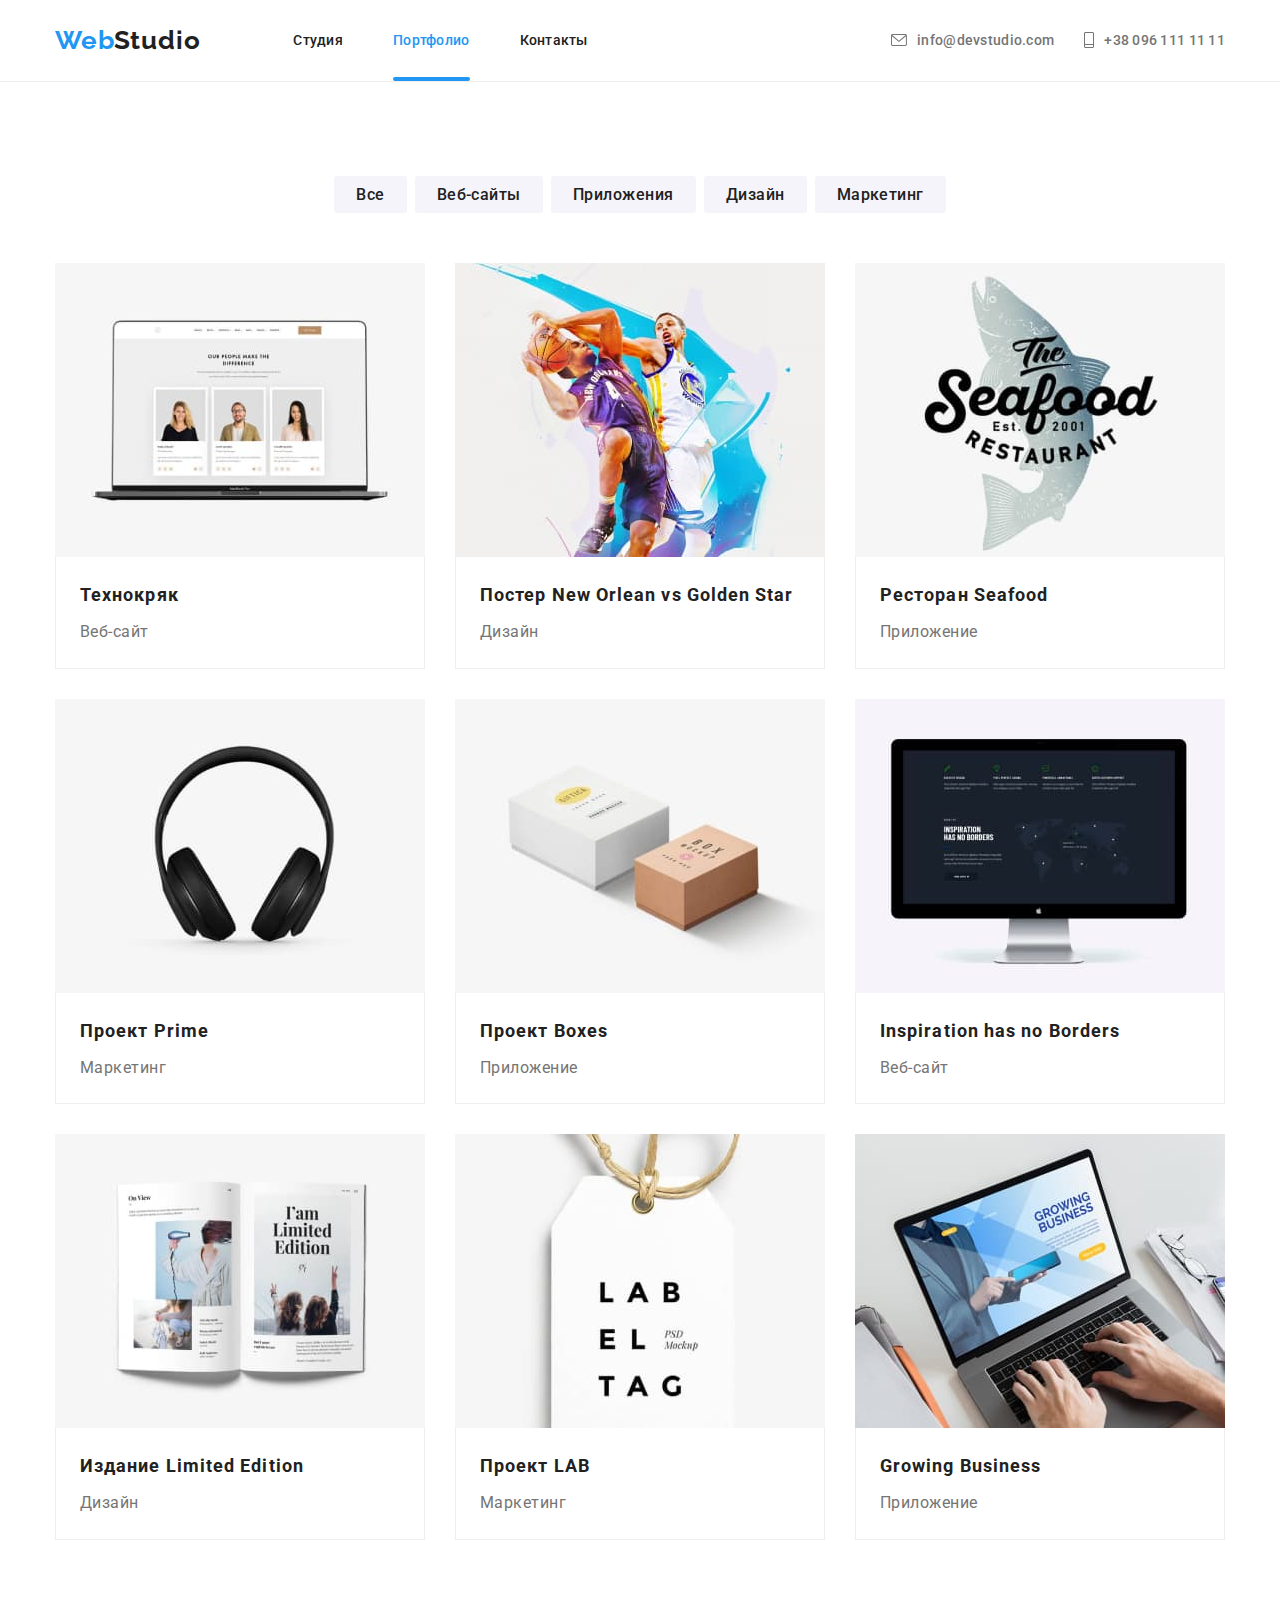
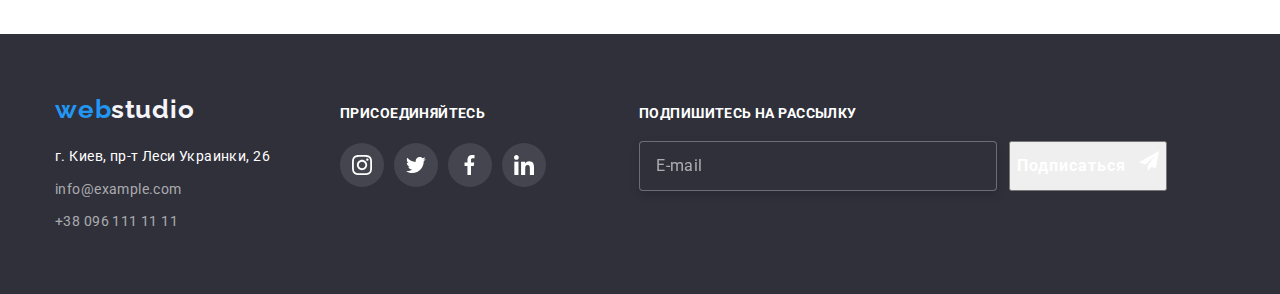
==== commit 01339751: "Исправление ошибок" ====
--- a/portfolio.html
+++ b/portfolio.html
@@ -24,9 +24,9 @@
         </a>
 
         <ul class="site-nav">
-            <li class="site-nav__item"><a class="link" href="./index.html">Студия</a></li>
-            <li class="site-nav__item"><a id="portfolio" class="link strip" href="./portfolio.html">Портфолио</a></li>
-            <li class="site-nav__item"><a class="link" href="">Контакты</a></li>
+            <li class="site-nav__item"><a class="site-nav__link" href="./index.html">Студия</a></li>
+            <li class="site-nav__item"><a id="portfolio" class="site-nav__link strip" href="./portfolio.html">Портфолио</a></li>
+            <li class="site-nav__item"><a class="site-nav__link" href="">Контакты</a></li>
         </ul>
     </nav>
     <ul class="contact ">
--- a/css/style.css
+++ b/css/style.css
@@ -145,7 +145,12 @@
 }
 
 
-.site-nav .link {
+.site-nav__link {
+    font-family: 'Roboto';
+        font-style: normal;
+
+
+
     position: relative;
     color: var(--title-text-color);
     display: block;
@@ -162,8 +167,8 @@
 
 
 
-.site-nav .link:hover,
-.site-nav .link:focus {
+.site-nav__link:hover,
+.site-nav__link:focus {
     color: var(--accent-color);
 }
 
@@ -244,14 +249,11 @@
 .contact__link{
     display: flex;
     align-items: center;
-    color: #757575;
-    fill: #757575;
+    font-family: 'Roboto';
+    fill: currentColor;
     padding-top: 32px;
     padding-bottom: 32px;
-    font-weight: 500;
-        font-size: 14px;
-        line-height: 16px;
-        letter-spacing: 0.02em;
+
         transition: color 250ms var(--timing-function), 
         fill 250ms var(--timing-function) ;
     
@@ -315,7 +317,8 @@
 
 
 a {
-    text-decoration: none
+    text-decoration: none;
+    color: currentColor;
 }
 
 h1,
@@ -404,6 +407,13 @@
     transition: box-shadow 250ms var(--timing-function), background-color 250ms var(--timing-function);
 }
 
+.button:hover,
+.button:focus {
+    outline: none;
+    box-shadow: 0px 4px 4px rgba(0, 0, 0, 0.15);
+    background-color: var(--hover-button);
+}
+
 /* Modal window */
 .backdrop {
 
@@ -448,12 +458,11 @@
 .button-close {
     display: flex;
     position: absolute;
-    top: 0;
-    right: 0;
+    top: 8px;
+    right: 8px;
     width: 30px;
     height: 30px;
-    margin-top: 8px;
-    margin-right: 8px;
+
     fill: black;
     border: none;
     cursor: pointer;
@@ -468,6 +477,7 @@
     border-color: #2196F3;
 }
 
+
 .button-close svg {
     position: absolute;
     top: 50%;
@@ -485,10 +495,7 @@
 
 
 
-.button:hover,
-.button:focus{
-background-color: var(--hover-button)
-}
+
 
 .form-modal {
     display: block;
@@ -502,17 +509,14 @@
 }
 
 .title-modal {
+font-family: 'Roboto';
+text-align: center;
 font-weight: 700;
 font-size: 20px;
 line-height: 1.15;
-width: 448px;
-height: 23px;
-letter-spacing: 0.03em;
-color: #212121;
-text-align: center;
 letter-spacing: 0.03em;
 margin-bottom: 30px;
-    color: var(--title-text-color); 
+color: var(--title-text-color); 
 }
 
 
@@ -635,8 +639,14 @@
     display: flex;
     align-items: center;
     justify-content: center;
-    
-}
+    margin-bottom: 30px;
+    
+}
+
+/* .field-checkbox:hover,
+.field-checkbox:focus {
+    border-color: #2196F3;
+} */
 
 .icon-chekbox {
     display: inline-block;
@@ -750,34 +760,11 @@
     border-color: #2196F3;
 }
 
-.button-modal {
-/* position: absolute;
-bottom: 40px;
-left: 50%;
-transform: translateX(-50%); */
-margin-left: 25%;
-margin-top: 30px;
-color: var(--primari-white-color);
-background-color: var(--accent-color);
-font-weight: 700;
-font-size: 16px;
-line-height: 1.88;
-letter-spacing: 0.06em;
-cursor: pointer;
-border: none;
-border-radius: 4px;
-transition: box-shadow 250ms var(--timing-function), background-color 250ms var(--timing-function);
-width: 200px;
-height: 50px;
-
-}
-
-.button-modal:hover,
-.button-modal:focus {
-outline: none;
-    box-shadow: 0px 4px 4px rgba(0, 0, 0, 0.15);
-    background-color: var(--hover-button);
-}
+
+
+
+
+
 
 
 .form-field input::placeholder {
@@ -945,23 +932,31 @@
 
 .work-list {
 display: flex;
+
 }
 
 .position-container {
-    position: relative;
-
-}
-
-.flex-item {
-
+
+position: relative;
+justify-content: center;
+align-items: center;
 width: 370px;
-}
-
-/* .work-list .flex-item + .flex-item{
+
+} 
+
+/* .flex-item {
+flex-direction: column;
+position: relative;
+justify-content: center;
+align-items: center;
+width: 370px;
+} */
+
+/* .flex-item + .flex-item{
     margin-left: 30px;
 } */
 
-.position-container:nth-child(+n + 2) {
+ .position-container:nth-child(+n + 2) {
     margin-left: 30px;
 }
 
@@ -1082,29 +1077,22 @@
 display: inline-flex;
 align-items: center;
 justify-content: center;
+fill: var(--var--bg-icon);
+background-color: var(--primari-white-color);
 width: 44px;
 height: 44px;
 border-radius: 50px;
 /* fill: #AFB1B8; */
-transition: background-color 250ms var(--timing-function);
+transition: background-color 250ms var(--timing-function), fill 250ms var(--timing-function);
 }
 
 .socials-links:hover,
 .socials-links:focus {
-    /* fill: white; */
-    background-color: #188ce8;
-}
-
-
-.socials-links:hover svg {
-    fill: white;
-}
-
-.socials-icon {
-    fill: var(--var--bg-icon);
-    transition:  fill 250ms var(--timing-function);
-    
-}
+    fill: var(--primari-white-color);
+    background-color: var(--accent-color);
+}
+
+
 /* 11 */
 
 .socials-list {
@@ -1254,23 +1242,6 @@
 
 /* Фильтр */
 
-/* Нужно ли мне применять єтот код?? */
-
-/* .button {
-    color: var(--primari-white-color);
-    background-color: var(--accent-color);
-    font-weight: 700;
-    font-size: 16px;
-    line-height: 1.88;
-    letter-spacing: 0.06em;
-    cursor: pointer;
-    text-align: center;
-}
-
-.button:hover,
-.button:focus {
-    background-color: var(--hover-button);
-} */
 
 .section .item {
 
@@ -1525,9 +1496,7 @@
     border-color: #2196F3;
 }
 
-.button-label {
-
-}
+
 
 .footer-title {
 margin-bottom: 20px;
@@ -1540,6 +1509,10 @@
 margin-left: 93px;
 }
 
+.footer-label{
+margin-right: 12px;
+}
+
 .footer-label input::placeholder {
 
 /* padding-left: 16px; */
@@ -1548,34 +1521,14 @@
 
 letter-spacing: 0.03em;
 color: rgba(255, 255, 255, 0.6);
-}
-
-
-
-
-
-.button-footer {
-display: flex;
-align-items: center;
-justify-content: center;
-background: var(--accent-color);
-width: 200px;
-height: 50px;
-cursor: pointer;
-color: white;
-border: none;
-border-radius: 4px;
-margin-left: 20px;
-transition: box-shadow 250ms var(--timing-function), background-color 250ms var(--timing-function);
-}
-
-
-.button-footer:hover,
-.button-footer:focus {
-     
-     box-shadow: 0px 4px 4px rgba(0, 0, 0, 0.15);
-     background-color: var(--hover-button);
-}
+
+}
+
+
+
+
+
+
 
 .footer-span {
 
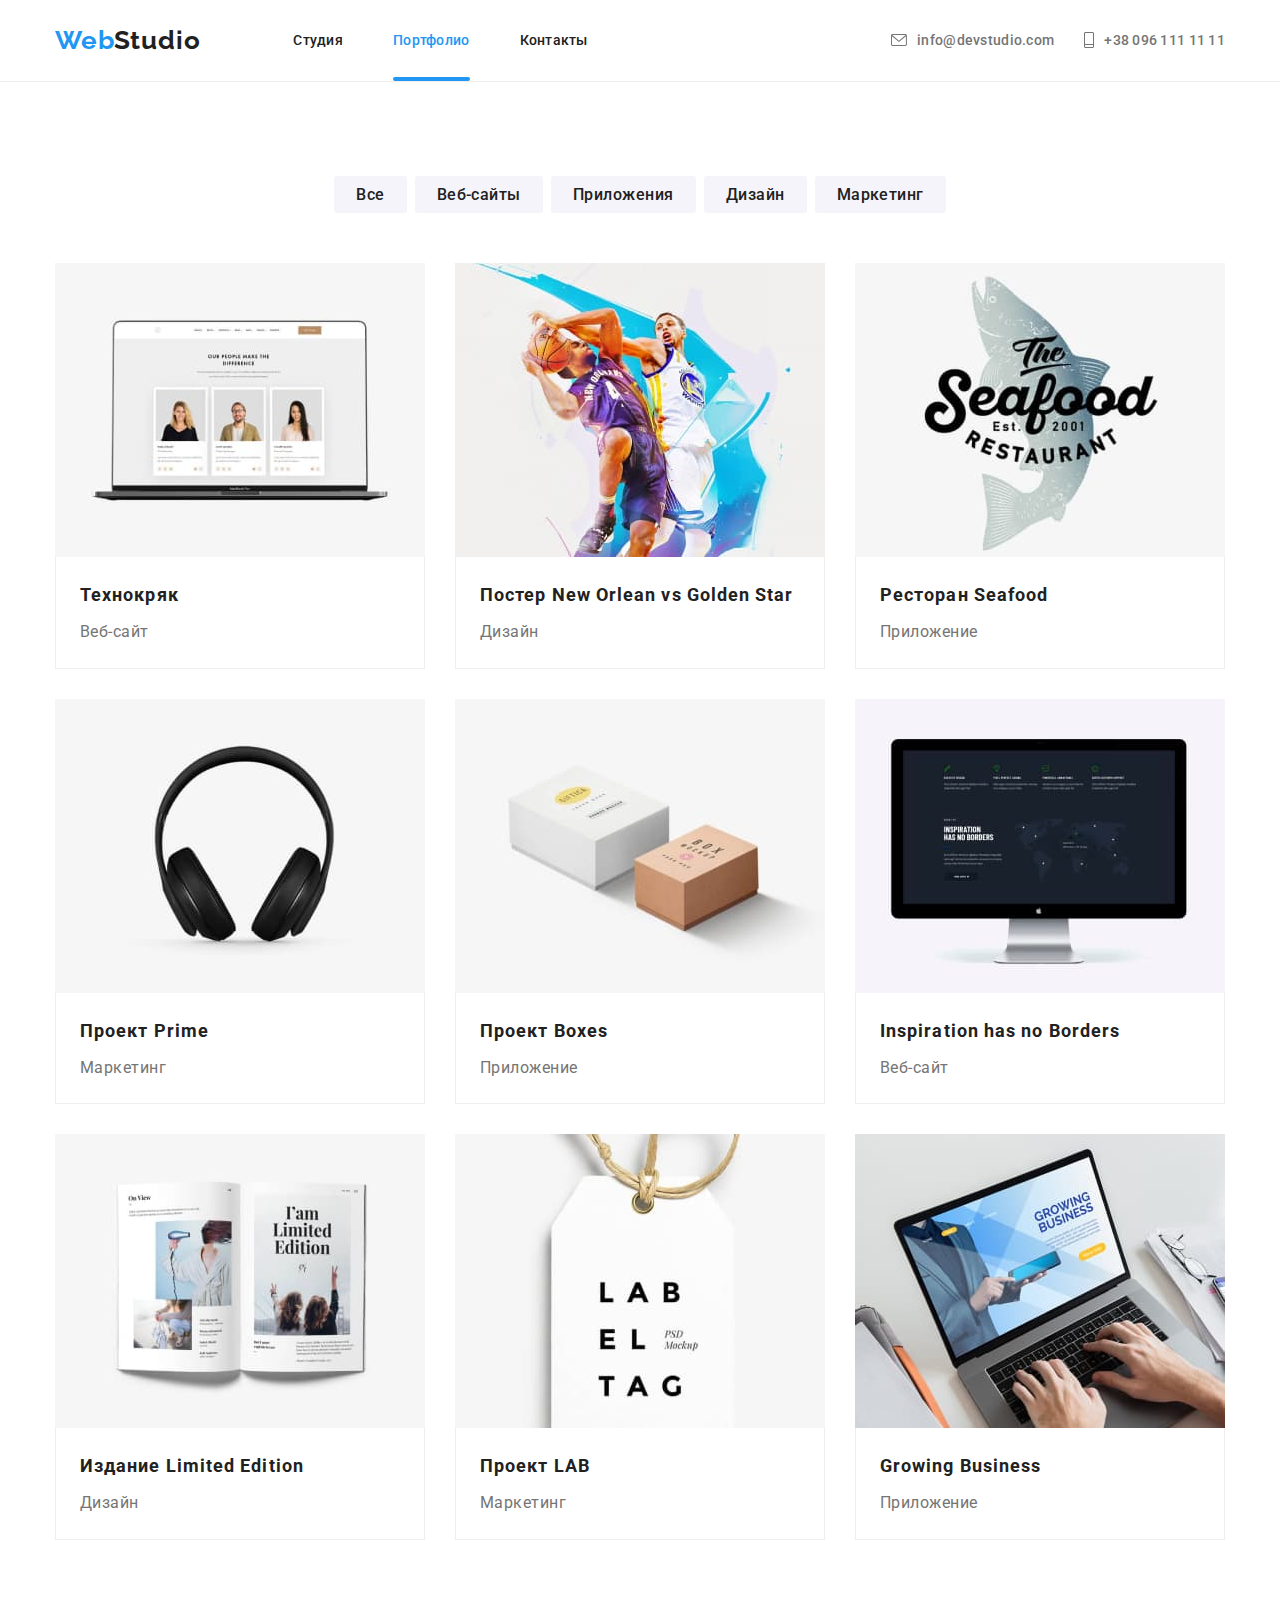
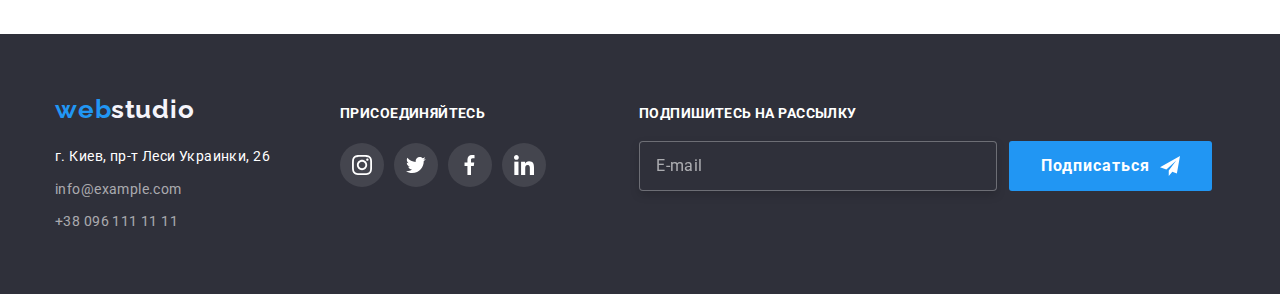
==== commit 8b91e4b8: "Перевод на sass" ====
--- a/portfolio.html
+++ b/portfolio.html
@@ -293,7 +293,7 @@
             </label>
     
     
-            <button class="button-footer" type="submit">
+            <button class="button" type="submit">
                 <span class="footer-span">Подписаться</span>
                 <svg class="footer-icon" width="20px" height="20px">
                     <use href="./images/icons.svg/modal-icon.svg#footer-email"></use>
--- a/css/style.css
+++ b/css/style.css
@@ -415,6 +415,7 @@
 }
 
 /* Modal window */
+
 .backdrop {
 
     position: fixed;
@@ -567,7 +568,6 @@
 .form-field:hover .icon-modal {
 fill: #2196F3;
 }
-
 
 
 /* MODAL 2 */
@@ -892,7 +892,7 @@
     background-image: url("../images/icons.svg/astronautfull.svg");
 } */
 
-.section .title {
+.feature__title {
     color: var(--title-text-color);
     margin-top: 0;
     margin-bottom: 10px;
@@ -1053,7 +1053,7 @@
     margin-bottom: 10px;
 }
 
-.feature-text {
+.feature__text {
 font-size: 14px;
 line-height: 1.71;
 letter-spacing: 0.03em;
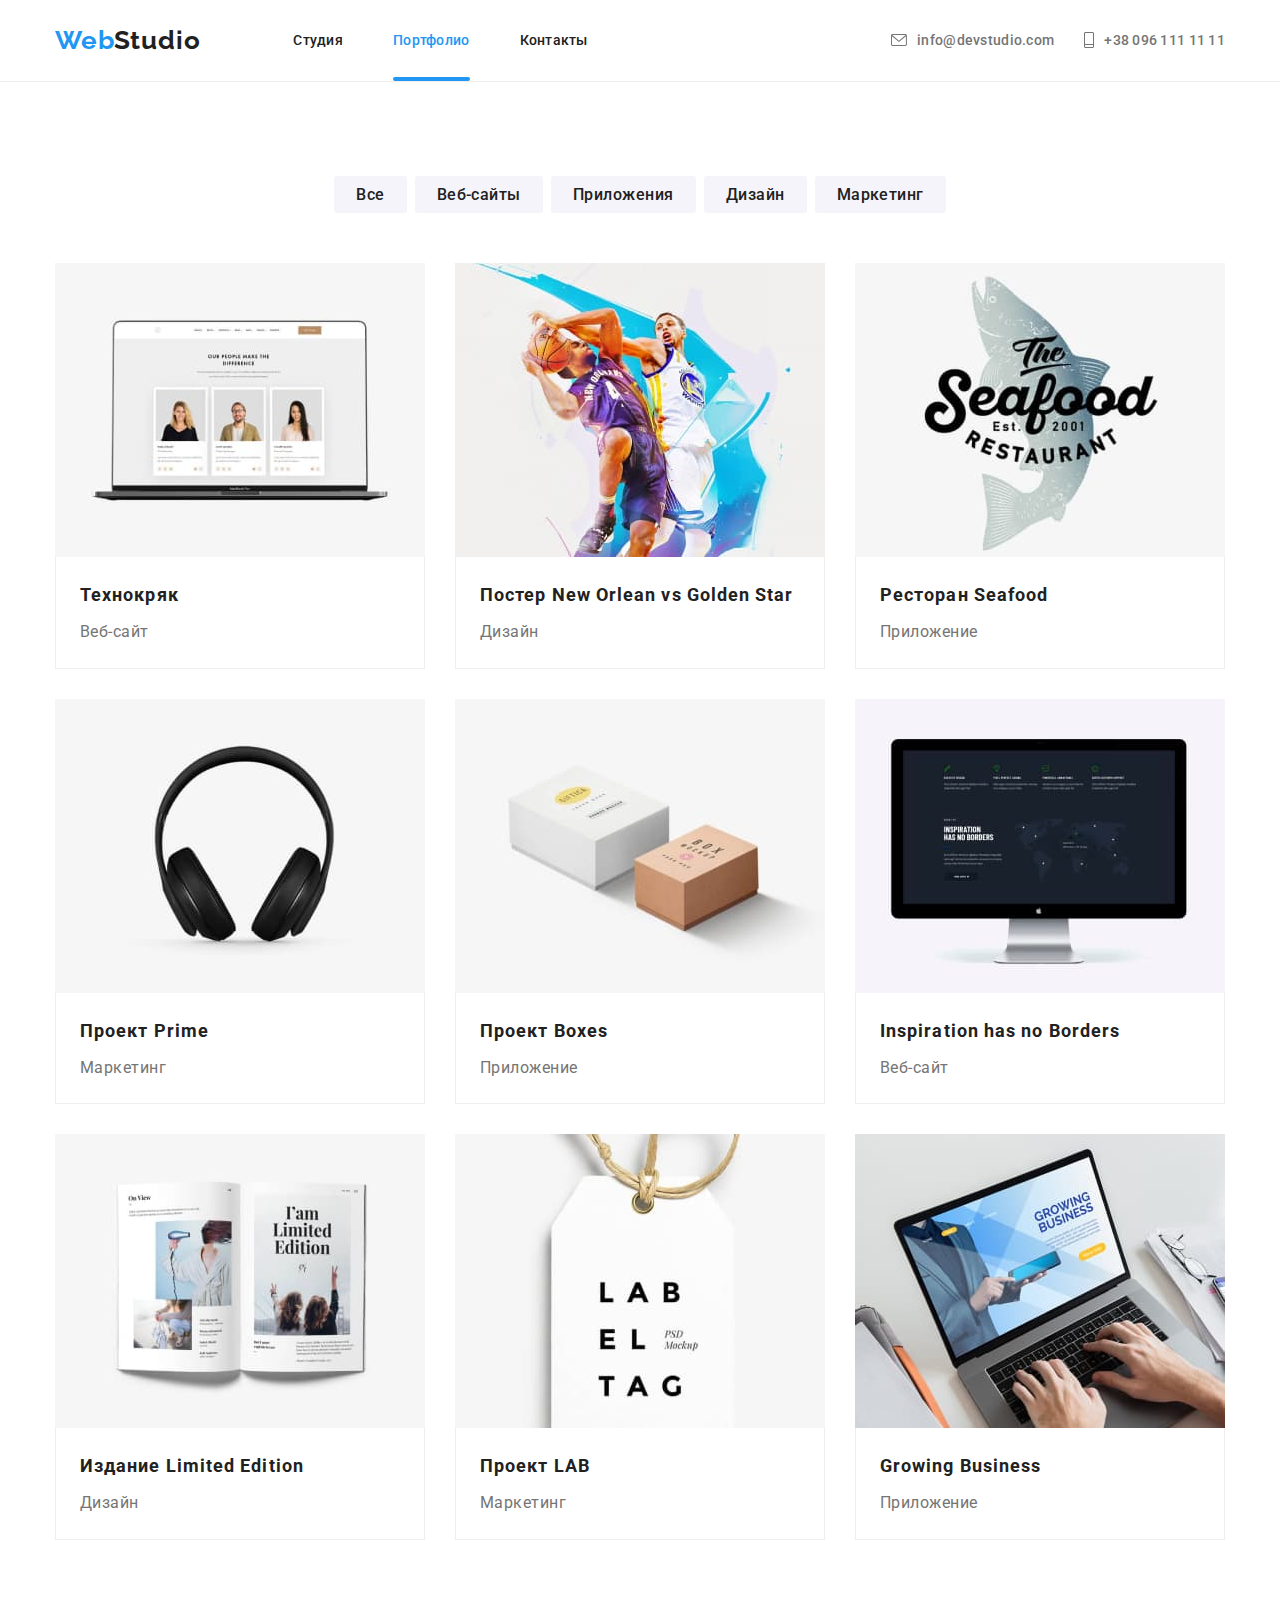
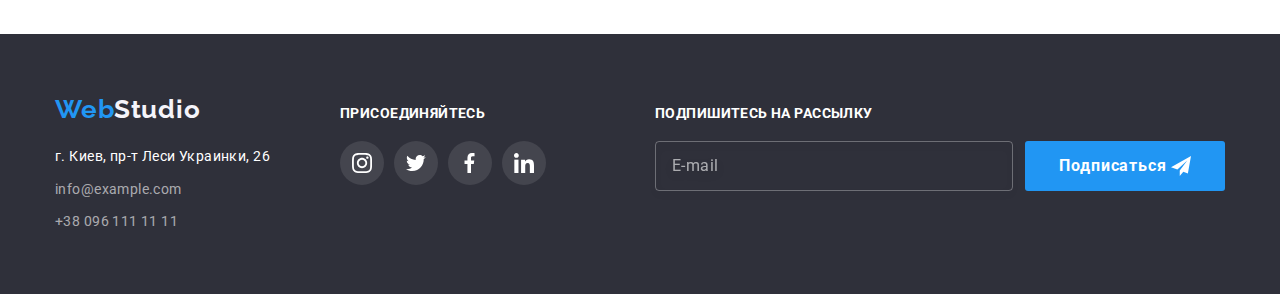
==== commit dcf2eea7: "index.html готовый перенос на Sass" ====
--- a/portfolio.html
+++ b/portfolio.html
@@ -223,13 +223,13 @@
    </main>
 
    <!-- Футер-->
-   <footer class="footer">
+    <footer class="footer">
     <div class="container container-footer">
-
+        
         <div>
         <a href="./index.html">
-            <span class="logo-accent">web</span>
-            <span class="logo-white">studio</span>
+            <span class="logo-accent">Web</span>
+            <span class="logo-white">Studio</span>
         </a>
     <address class="address">
         <ul class="adress-list">
@@ -242,12 +242,12 @@
         </div>
 
         <div class="socials-footer">
-            <h2 class="socials-footer__title">Присоединяйтесь</h2>
-        <ul class="socials-list">
+            <h2 class="footer-title">Присоединяйтесь</h2>
+        <ul class="socials-footer__list">
             
         <li class="socials-footer__item">
             <a class="socials-footer__link" href="">
-        <svg width="20px" height="20px">
+        <svg class="icon-footer" width="20px" height="20px">
             <use href="./images/icons.svg/networks.svg#instagram"> </use>
         </svg>
             </a>
@@ -256,7 +256,7 @@
 
         <li class="socials-footer__item">
             <a class="socials-footer__link" href="">
-        <svg width="20px" height="20px" >
+        <svg class="icon-footer" width="20px" height="20px" >
             <use href="./images/icons.svg/networks.svg#twitter">  </use>
         </svg>
             </a>
@@ -264,7 +264,7 @@
         
         <li class="socials-footer__item">
             <a class="socials-footer__link" href="">
-            <svg width="20px" height="20px" >
+            <svg class="icon-footer" width="20px" height="20px" >
                 <use href="./images/icons.svg/networks.svg#facebook"> </use>
             </svg>
             </a>
@@ -272,7 +272,7 @@
 
         <li class="socials-footer__item">
             <a class="socials-footer__link" href="">
-            <svg width="20px" height="20px" >
+            <svg class="icon-footer" width="20px" height="20px" >
                 <use href="./images/icons.svg/networks.svg#linkedin"></use>
             </svg>
             </a>
@@ -281,27 +281,28 @@
         </ul>
     </div>
 
-    <div>
+
+    <div class="sign">
         <h2 class="footer-title">Подпишитесь на рассылку</h2>
-        <form class="form-footer">
-    
-    
-    
-    
-            <label class="footer-label">
-                <input type="text" class="footer-input" name="email" placeholder="E-mail">
-            </label>
-    
-    
+    <form class="form-footer">
+
+        
+
+        
+        <label class="footer-label">
+            <input type="text" class="footer-input" name="email" placeholder="E-mail">
+        </label>
+
+            
             <button class="button" type="submit">
-                <span class="footer-span">Подписаться</span>
-                <svg class="footer-icon" width="20px" height="20px">
-                    <use href="./images/icons.svg/modal-icon.svg#footer-email"></use>
-                </svg>
-    
+            <span class="footer-span">Подписаться</span>
+            <svg class="footer-icon" width="20px" height="20px">
+                <use href="./images/icons.svg/modal-icon.svg#footer-email"></use>
+            </svg>
+
             </button>
-    
-        </form>
+            
+    </form>
     </div>
 </div>
      </footer>
--- a/css/style.css
+++ b/css/style.css
@@ -469,13 +469,16 @@
     cursor: pointer;
     border: 1px solid black;
     border-radius: 50px;
+    outline: none;
     background-color: white;
     transition: fill 250ms var(--timing-function), border-color 250ms var(--timing-function) ;
 }
 
-.button-close:hover {
+.button-close:hover,
+.button-close:focus {
     fill: #2196F3;
     border-color: #2196F3;
+    
 }
 
 
@@ -930,37 +933,28 @@
 
 }
 
-.work-list {
+.work__list {
 display: flex;
 
-}
-
-.position-container {
-
-position: relative;
+flex-wrap: wrap;
+}
+
+
+.work__item + .work__item{
+    margin-left: 30px;
+}
+
+.work__item {
+    position: relative;
 justify-content: center;
 align-items: center;
 width: 370px;
-
-} 
-
-/* .flex-item {
-flex-direction: column;
-position: relative;
-justify-content: center;
-align-items: center;
-width: 370px;
-} */
-
-/* .flex-item + .flex-item{
-    margin-left: 30px;
-} */
-
- .position-container:nth-child(+n + 2) {
-    margin-left: 30px;
-}
-
-.position-list {
+flex-basis: calc(100% / 4);
+}
+
+
+
+.work__text{
 display: flex;
 justify-content: center;
 align-items: center;
@@ -1008,17 +1002,18 @@
 
 
 
-.team-list {
+.team__list {
     display: flex;
     text-align: center;
 }
 
-.flex-team {
+.team__item {
     width: 270px;
     box-shadow: 0px 2px 3px 1px rgba(0, 0, 0, 0.14);
-}
-
-.section--team .flex-team + .flex-team {
+
+}
+
+.section--team .team__item + .team__item {
     margin-left: 30px;
 
 }
@@ -1029,11 +1024,11 @@
 }
 
 
-.staff {
+.team__staff{
 padding: 30px 32px;
 background-color: #FFFFFF;
 
-}
+} 
 
 img {
     display: block;
@@ -1042,7 +1037,7 @@
 
 
 
-.team-title {
+.team__title{
     color: var(--title-text-color);
     font-weight: 500;
     font-size: 16px;
@@ -1060,7 +1055,7 @@
 color: #757575;
 }
 
-.text {
+.team__text {
 font-size: 16px;
 line-height: 1.2;
 letter-spacing: 0.03em;
@@ -1068,12 +1063,12 @@
 margin-bottom: 16px;
 }
 
-.flex-team .socials-links:not(:last-child) {
+.flex-team .socials__links:not(:last-child) {
 margin-right: 10px;
 }
 
 /* 11 УБРАЛ ФИЛЛ С socials-links ОСТАВИЛ ФОН И ДОБАВИЛ ФИЛЛ НА SVG!   */
-.socials-links {
+.socials__links {
 display: inline-flex;
 align-items: center;
 justify-content: center;
@@ -1086,8 +1081,8 @@
 transition: background-color 250ms var(--timing-function), fill 250ms var(--timing-function);
 }
 
-.socials-links:hover,
-.socials-links:focus {
+.socials__links:hover,
+.socials__links:focus {
     fill: var(--primari-white-color);
     background-color: var(--accent-color);
 }
@@ -1095,7 +1090,7 @@
 
 /* 11 */
 
-.socials-list {
+.socials__team {
 display: flex;
 justify-content: center;
 align-items: baseline;
@@ -1282,12 +1277,6 @@
 /* Clients */
 
 .client {
-    padding-bottom: 94px;
-    padding-top: 94px;
-    
-}
-
-.clients {
     display: flex;
     justify-content: center;
     align-items: center;
@@ -1297,69 +1286,35 @@
     
 }
 
-/* .clients > .item {
-border: 1px solid var(--var--bg-icon);
-} */
-
-.clients .item:not(:last-child) {
+.client__item:not(:last-child) {
     margin-right: 30px;
 }
 
-.clients .item {
+.client__item {
 width: 170px;
 height: 92px;
-
-}
-
-
-.clients .links:hover,
-.clients .links:focus {
-    fill: #188ce8;
-    border: 1px solid var(--accent-color);
-}
-
-.client .links {
+}
+
+
+.client__links {
 display: flex;
 justify-content: center;
 align-items: center;
 width: 170px;
 height: 92px;
 fill: var(--var--bg-icon);
-border: 1px solid var(--var--bg-icon);
+border: 1px solid var(--var--bg-icon); 
 border-radius: 3px;
 transition: border 250ms var(--timing-function);
-}
-
-
-
-.logo-company {
-    transition: fill 250ms var(--timing-function);
-}
-
-
-
-
-
-
-
-
-
-
-
-
-
-
-/* .links:hover {
-fill: var(--accent-color);
-
-} */
-
-
-/* .clients .item:hover,
-.clients .item:focus {
+outline: none;
+}
+
+
+.client__links:focus,
+.client__links:hover {
 fill: var(--accent-color);
 border: 1px solid var(--accent-color);
-}  */
+}
 
 /* footer */
 
@@ -1405,11 +1360,12 @@
 }
 
 .footer .info {
-color: var(--contact-footer);
-    font-size: 14px;
-    line-height: 1.7;
-    letter-spacing: 0.03em;
-    transition: color 250ms var(--timing-function);
+font-family: 'Roboto';
+color: rgba(255, 255, 255, 0.6);
+font-size: 14px;
+line-height: 1.7;
+letter-spacing: 0.03em;
+transition: color 250ms var(--timing-function);
 }
 
 .info:hover,
@@ -1424,14 +1380,7 @@
 }
 
 
-.socials-footer__title {
-margin: 0;
-margin-bottom: 20px;
-color: var(--primari-white-color);
-font-size: 14px;
-line-height: 1.4;
-text-transform: uppercase;
-}
+
 
 .socials-footer__link {
 display: flex;
@@ -1465,17 +1414,13 @@
 
 .form-footer {
     display: flex;
-    margin-left: 93px;
-
-}
-
-.footer-span {
-font-size: 16px;
-line-height: 1.25;
-letter-spacing: 0.03em;
-
-color: rgba(255, 255, 255, 0.6);
-}
+}
+
+.sign {
+    margin-left: auto;
+}
+
+
 
 
 .footer-input {
@@ -1484,9 +1429,9 @@
 border-radius: 4px;
 width: 358px;
 height: 50px;
-    padding-left: 16px;
-    color: white;
-background-color:  var(--hero-bgrcolor);
+padding-left: 16px;
+color: white;
+background: transparent;
 outline: none;
 transition: border-color 250ms var(--timing-function);
 }
@@ -1496,9 +1441,17 @@
     border-color: #2196F3;
 }
 
+.socials-footer__list {
+display: flex;
+margin: 0;
+padding: 0;
+}
+
 
 
 .footer-title {
+font-family: 'Roboto';
+font-weight: 700;
 margin-bottom: 20px;
 font-weight: 700;
 font-size: 14px;
@@ -1506,7 +1459,6 @@
 letter-spacing: 0.03em;
 text-transform: uppercase;
 color: #FFFFFF;
-margin-left: 93px;
 }
 
 .footer-label{
@@ -1531,26 +1483,29 @@
 
 
 .footer-span {
-
+font-family: 'Roboto';
+font-style: normal;
 font-weight: 700;
 font-size: 16px;
 line-height: 1.88;
-margin-right: 10px;
+display: flex;
+align-items: center;
+text-align: center;
 letter-spacing: 0.06em;
-    color: #FFFFFF;
-}
-
-
-
-
-
-
-
-
-
-
-
-
-
-
-
+margin-right: 4px;
+}
+
+
+
+
+
+
+
+
+
+
+
+
+
+
+
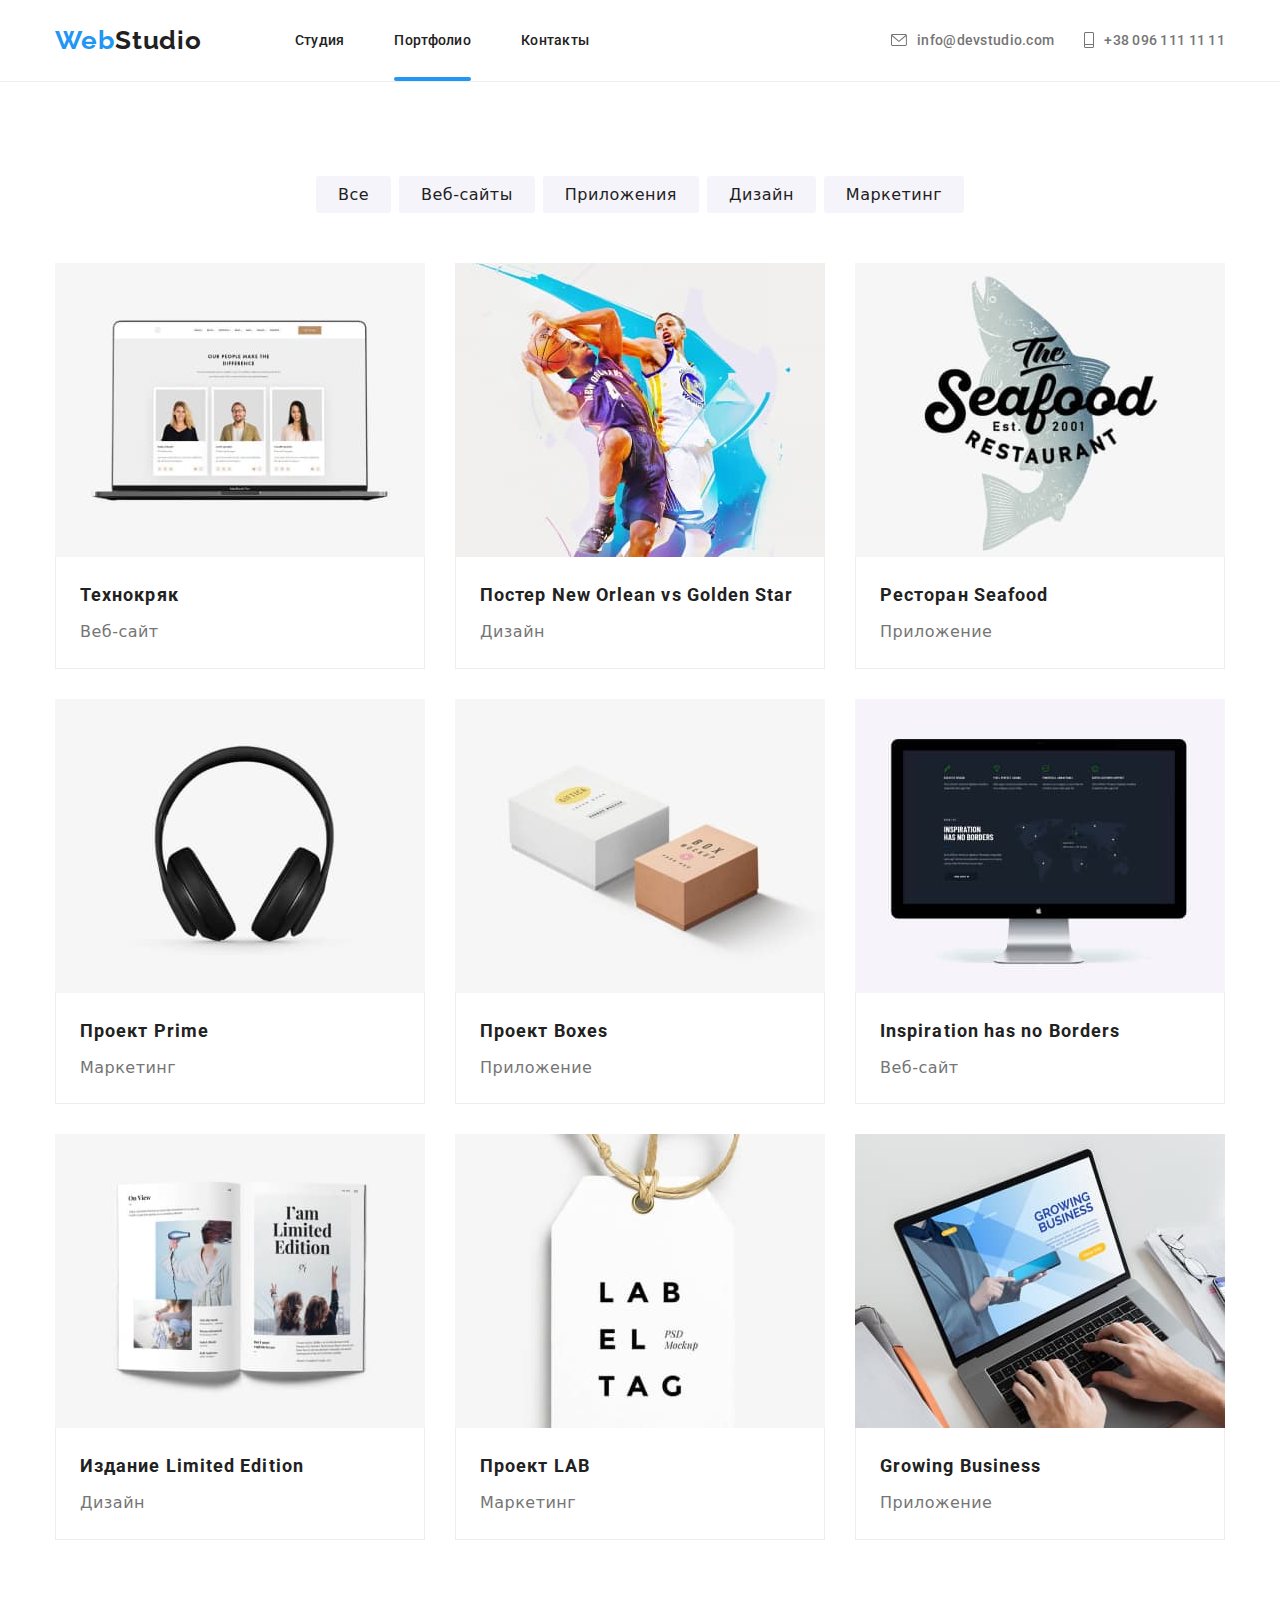
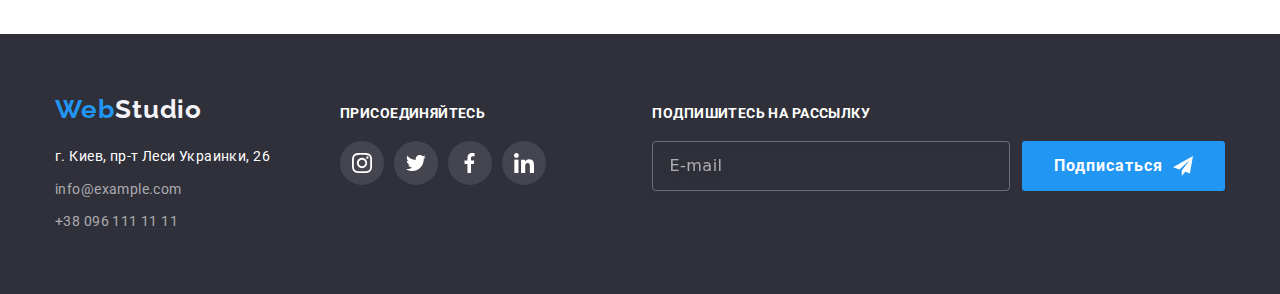
==== commit 04d50f2d: "Перенос portfolio на sass" ====
--- a/portfolio.html
+++ b/portfolio.html
@@ -8,8 +8,8 @@
     <link href="https://fonts.googleapis.com/css2?family=Raleway:wght@700&family=Roboto:wght@400;500;700;900&display=swap"
         rel="stylesheet">
     <link rel="stylesheet" href="https://cdnjs.cloudflare.com/ajax/libs/modern-normalize/1.1.0/modern-normalize.min.css">
-    <link rel="stylesheet" href="./css/style.css">
-    <link rel="stylesheet" href="./sass/portfolio.scss">
+    <!-- <link rel="stylesheet" href="./css/style.css"> -->
+    <link rel="stylesheet" href="./css/portfolio.min.css">
 </head>
 <body>
 
--- a/css/portfolio.min.css
+++ b/css/portfolio.min.css
@@ -0,0 +1 @@
+:root{--title-text-color: #212121;--primari-text-color: #757575;--primari-white-color: #FFFFFF;--contact-footer: rgba(255, 255, 255, 0.6);--accent-color: #2196F3;--hero-bgrcolor: #2F303A;--button-filter: #F5F4FA;--hover-button: #188ce8;--border-box: #EEEEEE;--var--bg-icon: #afb1b8;--timing-function: cubic-bezier(0.4, 0, 0.2, 1)}body{background-color:var(--primari-white-color);color:var(--primari-text-color);font-family:Roboto,sans-serif;font-size:14px;line-height:1.17;letter-spacing:.03em}.visually-hidden{position:absolute;white-space:nowrap;width:1px;height:1px;overflow:hidden;border:0;padding:0;clip:rect(0 0 0 0);-webkit-clip-path:inset(50%);clip-path:inset(50%);margin:-1px}/*! modern-normalize v1.1.0 | MIT License | https://github.com/sindresorhus/modern-normalize */*,::before,::after{-webkit-box-sizing:border-box;box-sizing:border-box}html{line-height:1.15;-webkit-text-size-adjust:100%;-moz-tab-size:4;-o-tab-size:4;tab-size:4}body{margin:0;font-family:system-ui,-apple-system,"Segoe UI",Roboto,Helvetica,Arial,sans-serif,"Apple Color Emoji","Segoe UI Emoji"}hr{height:0;color:inherit}abbr[title]{-webkit-text-decoration:underline dotted;text-decoration:underline dotted}b,strong{font-weight:bolder}code,kbd,samp,pre{font-family:ui-monospace,SFMono-Regular,Consolas,"Liberation Mono",Menlo,monospace;font-size:1em}small{font-size:80%}sub,sup{font-size:75%;line-height:0;position:relative;vertical-align:baseline}sub{bottom:-0.25em}sup{top:-0.5em}table{text-indent:0;border-color:inherit}button,input,optgroup,select,textarea{font-family:inherit;font-size:100%;line-height:1.15;margin:0}button,select{text-transform:none}button,[type=button],[type=reset],[type=submit]{-webkit-appearance:button}::-moz-focus-inner{border-style:none;padding:0}:-moz-focusring{outline:1px dotted ButtonText}:-moz-ui-invalid{box-shadow:none}legend{padding:0}progress{vertical-align:baseline}::-webkit-inner-spin-button,::-webkit-outer-spin-button{height:auto}[type=search]{-webkit-appearance:textfield;outline-offset:-2px}::-webkit-search-decoration{-webkit-appearance:none}::-webkit-file-upload-button{-webkit-appearance:button;font:inherit}summary{display:list-item}.list-best{background-color:red}.list-best:nth-child(5){background-color:#fff;color:red}.list-best1{background-color:#000;color:#fff;width:350px}.list-best1:hover{color:#fff}.hello{color:#000}.hello:hover{color:red}.header{border-bottom:1px solid var(--border-box);font-weight:500;font-size:14px;line-height:1.2;letter-spacing:.02em}.container.headers{display:-webkit-box;display:-ms-flexbox;display:flex;position:relative;-webkit-box-align:center;-ms-flex-align:center;align-items:center}.icon-iconName{background-image:url("../images/iconName.svg")}.icon-iconName{background-image:url("../images/iconName.svg")}.icon-iconName{background-image:url("../images/iconName.svg")}.icon-iconName{background-image:url("../images/iconName.svg")}.section{padding-top:94px;padding-bottom:94px}.section-title{font-family:"Roboto";color:var(--title-text-color);margin-top:0;margin-bottom:50px;text-align:center}.container{width:1200px;padding-left:15px;padding-right:15px;margin-left:auto;margin-right:auto}h2{margin-top:0;font-weight:700;font-size:36px}.list{margin:0;padding:0;list-style:none}ul{list-style:none}a{text-decoration:none;color:currentColor}h1,h2,h3,p{margin:0}img{display:block}.logo-accent,.logo-black,.logo-white{font-family:Raleway,sans-serif;font-weight:700;font-size:26px;line-height:1.2;letter-spacing:.03em}.logo-accent{color:var(--accent-color);margin-right:-4px}.logo-black{color:var(--title-text-color)}.logo-white{color:var(--button-filter)}.logo-link:hover{color:red}.main-nav{display:-webkit-box;display:-ms-flexbox;display:flex;-webkit-box-align:center;-ms-flex-align:center;align-items:center;-webkit-box-pack:space-evenly;-ms-flex-pack:space-evenly;justify-content:space-evenly}.site-nav{margin-bottom:0;margin-top:0;padding-left:0;display:-webkit-box;display:-ms-flexbox;display:flex;margin-left:93px}.site-nav__item:not(:last-child){margin-right:50px}.site-nav__link{font-family:"Roboto";font-style:normal;position:relative;color:var(--title-text-color);display:block;padding-top:32px;padding-bottom:32px;font-weight:500;font-size:14px;line-height:1.2;letter-spacing:.02em;-webkit-transition:color 250ms var(--timing-function);transition:color 250ms var(--timing-function)}.site-nav__link:hover,.site-nav__link:focus{color:var(--accent-color)}.strip::after{display:block;position:absolute;content:"";bottom:0;width:100%;height:4px;background-color:var(--accent-color);border-radius:2px;-webkit-transform:scaleX(t 1);transform:scaleX(t 1);-webkit-transition:250ms var(--timing-function);transition:250ms var(--timing-function)}.strip:hover::after{-webkit-transform:scaleX(1);transform:scaleX(1)}#studio{color:var(--accent-color)}.contact{display:-webkit-inline-box;display:-ms-inline-flexbox;display:inline-flex;-webkit-box-align:center;-ms-flex-align:center;align-items:center;margin-bottom:0;margin-top:0;padding-left:0;margin-left:auto}.contact .item{padding:32px 0px;margin:0}.contact .contact__list+.contact__list{margin-left:30px}a.contact__link:hover,.contact__link:focus{color:#188ce8;fill:#188ce8}.contact__link{display:-webkit-box;display:-ms-flexbox;display:flex;-webkit-box-align:center;-ms-flex-align:center;align-items:center;font-family:"Roboto";fill:currentColor;color:currentColor;padding-top:32px;padding-bottom:32px;-webkit-transition:color 250ms var(--timing-function),fill 250ms var(--timing-function);transition:color 250ms var(--timing-function),fill 250ms var(--timing-function)}.contact__icon-massage{margin-right:10px}.button{min-width:200px;padding:10px 32px;background-color:var(--accent-color);color:var(--primari-white-color);display:-webkit-box;display:-ms-flexbox;display:flex;margin-left:auto;margin-right:auto;font-weight:700;font-size:16px;line-height:1.9;-webkit-box-align:center;-ms-flex-align:center;align-items:center;-webkit-box-pack:center;-ms-flex-pack:center;justify-content:center;text-align:center;letter-spacing:.06em;cursor:pointer;border:none;border-radius:3px;-webkit-transition:background-color 250ms var(--timing-function),-webkit-box-shadow 250ms var(--timing-function);transition:background-color 250ms var(--timing-function),-webkit-box-shadow 250ms var(--timing-function);transition:box-shadow 250ms var(--timing-function),background-color 250ms var(--timing-function);transition:box-shadow 250ms var(--timing-function),background-color 250ms var(--timing-function),-webkit-box-shadow 250ms var(--timing-function)}.button:hover,.button:focus{outline:none;-webkit-box-shadow:0px 4px 4px rgba(0,0,0,.15);box-shadow:0px 4px 4px rgba(0,0,0,.15);background-color:var(--hover-button)}.backdrop{position:fixed;top:0;left:0;width:100%;height:100%;background:rgba(0,0,0,.2);opacity:1;-webkit-transition:opacity 250ms var(--timing-function);transition:opacity 250ms var(--timing-function)}.backdrop.is-hidden{opacity:0;pointer-events:none}.backdrop.is-hidden .modal{-webkit-transform:translate(-50%, -50%) scale(1.1);transform:translate(-50%, -50%) scale(1.1)}.modal{position:absolute;top:50%;left:50%;-webkit-transform:translate(-50%, -50%) scale(1);transform:translate(-50%, -50%) scale(1);-webkit-transition:scale 250ms var(--timing-function),-webkit-transform 250ms var(--timing-function);transition:scale 250ms var(--timing-function),-webkit-transform 250ms var(--timing-function);transition:transform 250ms var(--timing-function),scale 250ms var(--timing-function);transition:transform 250ms var(--timing-function),scale 250ms var(--timing-function),-webkit-transform 250ms var(--timing-function);border-radius:4px;width:528px;height:581px;padding:40px;background-color:#fff}.button-close{display:-webkit-box;display:-ms-flexbox;display:flex;position:absolute;top:8px;right:8px;width:30px;height:30px;outline:none;fill:#000;border:none;cursor:pointer;border:1px solid #000;border-radius:50px;background-color:#fff;-webkit-transition:fill 250ms var(--timing-function),border-color 250ms var(--timing-function);transition:fill 250ms var(--timing-function),border-color 250ms var(--timing-function)}.button-close:hover,.button-close:focus{fill:#2196f3;border-color:#2196f3}.button-close svg{position:absolute;top:50%;left:30%;-webkit-transform:translateY(-50%);transform:translateY(-50%)}.icon-close{display:-webkit-box;display:-ms-flexbox;display:flex;-webkit-box-align:center;-ms-flex-align:center;align-items:center;-webkit-box-pack:center;-ms-flex-pack:center;justify-content:center}.form-modal{display:block;height:100%;margin-left:auto;margin-right:auto}.title-modal{font-family:"Roboto";text-align:center;font-weight:700;font-size:20px;line-height:1.15;letter-spacing:.03em;margin-bottom:30px;color:var(--title-text-color)}.form-field{position:relative;display:-webkit-box;display:-ms-flexbox;display:flex;-webkit-box-orient:vertical;-webkit-box-direction:normal;-ms-flex-direction:column;flex-direction:column;margin-bottom:20px}.form-field:nth-child(4){margin-bottom:10px}.form-comment{position:relative;display:block;-webkit-box-orient:vertical;-webkit-box-direction:normal;-ms-flex-direction:column;flex-direction:column;margin-bottom:20px;margin-top:4px;width:448px;height:120px}.icon-modal{display:inline-block;position:absolute;top:50%;left:15px;fill:var(--title-text-color);-webkit-transform:translateY(-50%);transform:translateY(-50%);-webkit-transition:fill 250ms var(--timing-function);transition:fill 250ms var(--timing-function)}.form-field:hover .icon-modal{fill:#2196f3}.form-input:focus~.icon-modal,.form-input:hover~.icon-modal{fill:var(--accent-color)}.form-input:not(:-moz-placeholder-shown)+.form-label{transform:translateY(-40px)}.form-input:not(:-ms-input-placeholder)+.form-label{transform:translateY(-40px)}.form-input:focus+.form-label,.form-input:not(:placeholder-shown)+.form-label{-webkit-transform:translateY(-40px);transform:translateY(-40px)}.form-input:-moz-placeholder-shown{background-color:#fff}.form-input:-ms-input-placeholder{background-color:#fff}.form-input:placeholder-shown{background-color:#fff}.chekbox{position:absolute;width:1px;height:1px;margin:-1px;border:0;padding:0;clip:rect(0 0 0 0);overflow:hidden}.field-checkbox{display:-webkit-box;display:-ms-flexbox;display:flex;-webkit-box-align:center;-ms-flex-align:center;align-items:center;-webkit-box-pack:center;-ms-flex-pack:center;justify-content:center;margin-bottom:30px}.icon-chekbox{display:inline-block;cursor:pointer;width:15px;height:15px;border:2px solid #2a2a2a;border-radius:4px;margin-right:8px}.icon-chekbox:focus,.icon-chekbox:hover{border-color:#2196f3}.links-checkbox{font-size:14px;line-height:1.71;letter-spacing:.03em;color:#2196f3;margin-left:3px;text-decoration:underline}.span-modal{font-size:14px;line-height:1.71;color:#757575;letter-spacing:.03em}.chekbox:checked+.icon-chekbox{border-color:#2196f3;background-color:#2196f3;background-image:url(../images/icons.svg/icon-check.svg);background-size:contain;background-origin:border-box}.form-label{position:absolute;top:54%;left:42px;-webkit-transform:translateY(-50%);transform:translateY(-50%);-webkit-transition:-webkit-transform 250ms var(--timing-function);transition:-webkit-transform 250ms var(--timing-function);transition:transform 250ms var(--timing-function);transition:transform 250ms var(--timing-function), -webkit-transform 250ms var(--timing-function)}.form-field input{width:448px;height:40px;margin:0;cursor:pointer;padding-left:42px;border-radius:4px;border:1px solid rgba(33,33,33,.2);-webkit-transition:border-color 250ms var(--timing-function);transition:border-color 250ms var(--timing-function);outline:none}.form-field input:hover,.form-field input:focus{border-color:#2196f3}.form-field input[type=checkbox]{width:16px;height:15px}textarea{width:448px;height:120px;padding-left:16px;padding-right:16px;padding-bottom:12px;padding-top:12px;cursor:pointer;border:1px solid rgba(33,33,33,.2);border-radius:4px;-webkit-transition:border-color 250ms var(--timing-function);transition:border-color 250ms var(--timing-function);outline:none;resize:none}.title-comment{margin-bottom:4px;margin-top:10px}.form-comment textarea:hover,.form-comment textarea:focus{border-color:#2196f3}.form-field input::-webkit-input-placeholder{color:#c4c4c4}.form-field input::-moz-placeholder{color:#c4c4c4}.form-field input:-ms-input-placeholder{color:#c4c4c4}.form-field input::-ms-input-placeholder{color:#c4c4c4}.form-field input::placeholder{color:#c4c4c4}.form-field textarea::-webkit-input-placeholder{color:#c4c4c4}.form-field textarea::-moz-placeholder{color:#c4c4c4}.form-field textarea:-ms-input-placeholder{color:#c4c4c4}.form-field textarea::-ms-input-placeholder{color:#c4c4c4}.form-field textarea::placeholder{color:#c4c4c4}.form-field label{margin-bottom:4px;font-weight:400;font-size:12px;line-height:1.2;letter-spacing:.01em;color:#757575}.footer{padding-top:60px;padding-bottom:60px}.container-footer{display:-webkit-box;display:-ms-flexbox;display:flex;-webkit-box-align:baseline;-ms-flex-align:baseline;align-items:baseline}.footer{background-color:var(--hero-bgrcolor)}.address{margin-top:20px;font-style:normal}.adress-list{padding:0;margin:0}.adress__item{margin-bottom:9px}.adress__item:last-child{margin-bottom:0}.footer .adress{font-family:"Roboto";color:var(--primari-white-color);font-size:14px;line-height:1.7;letter-spacing:.03em;margin-top:20px}.footer .info{font-family:"Roboto";color:rgba(255,255,255,.6);font-size:14px;line-height:1.7;letter-spacing:.03em;-webkit-transition:color 250ms var(--timing-function);transition:color 250ms var(--timing-function)}.info:hover,.info:focus{color:var(--accent-color)}.socials-footer{margin-left:70px}.footer-title{font-family:"Roboto";font-weight:700;margin-bottom:20px;font-weight:700;font-size:14px;line-height:1.2;letter-spacing:.03em;text-transform:uppercase;color:#fff}.socials-footer__list{display:-webkit-box;display:-ms-flexbox;display:flex;margin:0;padding:0}.socials-footer__item:not(:last-child){margin-right:10px}.socials-footer__link{display:-webkit-box;display:-ms-flexbox;display:flex;-webkit-box-align:center;-ms-flex-align:center;align-items:center;-webkit-box-pack:center;-ms-flex-pack:center;justify-content:center;width:44px;height:44px;fill:var(--primari-white-color);background-color:rgba(255,255,255,.1);border-radius:50px;-webkit-transition:background-color 250ms var(--timing-function),fill 250ms var(--timing-function);transition:background-color 250ms var(--timing-function),fill 250ms var(--timing-function)}.socials-footer__link:hover,.socials-footer__link:focus{background-color:#188ce8;fill:#fff}.sign{margin-left:auto}.form-footer{display:-webkit-box;display:-ms-flexbox;display:flex}.footer-label{margin-right:12px}.footer-label input::-webkit-input-placeholder{font-size:16px;line-height:1.2;letter-spacing:.03em;color:rgba(255,255,255,.6)}.footer-label input::-moz-placeholder{font-size:16px;line-height:1.2;letter-spacing:.03em;color:rgba(255,255,255,.6)}.footer-label input:-ms-input-placeholder{font-size:16px;line-height:1.2;letter-spacing:.03em;color:rgba(255,255,255,.6)}.footer-label input::-ms-input-placeholder{font-size:16px;line-height:1.2;letter-spacing:.03em;color:rgba(255,255,255,.6)}.footer-label input::placeholder{font-size:16px;line-height:1.2;letter-spacing:.03em;color:rgba(255,255,255,.6)}.footer-span{font-family:"Roboto";font-style:normal;font-weight:700;font-size:16px;line-height:1.88;display:-webkit-box;display:-ms-flexbox;display:flex;-webkit-box-align:center;-ms-flex-align:center;align-items:center;text-align:center;letter-spacing:.06em;margin-right:10px}.footer-input{-webkit-filter:drop-shadow(0px 4px 4px rgba(0, 0, 0, 0.15));filter:drop-shadow(0px 4px 4px rgba(0, 0, 0, 0.15));border:1px solid rgba(255,255,255,.3);border-radius:4px;width:358px;height:50px;padding-left:16px;color:#fff;background:rgba(0,0,0,0);outline:none;-webkit-transition:border-color 250ms var(--timing-function);transition:border-color 250ms var(--timing-function)}.footer-input:focus,.footer-input:hover{border-color:#2196f3}.feature-list{display:-webkit-box;display:-ms-flexbox;display:flex}.feature-list .flex-feature+.flex-feature{margin-left:30px}.container-feature{display:-webkit-inline-box;display:-ms-inline-flexbox;display:inline-flex;-webkit-box-align:center;-ms-flex-align:center;align-items:center;-webkit-box-pack:center;-ms-flex-pack:center;justify-content:center;background:#f5f4fa;border-radius:4px;width:270px;height:120px;margin-bottom:30px}.feature__title{font-family:"Roboto";color:var(--title-text-color);margin-top:0;margin-bottom:10px;font-weight:700;font-size:14px;line-height:1.2;letter-spacing:.03em;text-transform:uppercase}.feature__text{font-family:"Roboto";font-size:14px;line-height:1.71;letter-spacing:.03em;color:#757575}.hero{text-align:center;padding-top:200px;padding-bottom:200px;margin-left:auto;margin-right:auto;background:#c4c4c4;background-image:-webkit-gradient(linear, left top, right top, from(rgba(47, 48, 58, 0.4)), to(rgba(47, 48, 58, 0.4))),url(../images/icons.svg/heroo.jpg);background-image:linear-gradient(to right, rgba(47, 48, 58, 0.4), rgba(47, 48, 58, 0.4)),url(../images/icons.svg/heroo.jpg);background-repeat:no-repeat;background-position:center;background-size:cover;max-width:1600px;height:600px}.hero__title{font-family:"Roboto";color:var(--primari-white-color);font-weight:900;font-size:44px;line-height:1.4;letter-spacing:.06em;text-align:center;text-transform:uppercase;width:696px;margin-left:auto;margin-right:auto;margin-bottom:30px}.section.work{padding-top:0}.work__list{display:-webkit-box;display:-ms-flexbox;display:flex;-ms-flex-wrap:wrap;flex-wrap:wrap}.work__item+.work__item{margin-left:30px}.work__item{position:relative;-webkit-box-pack:center;-ms-flex-pack:center;justify-content:center;-webkit-box-align:center;-ms-flex-align:center;align-items:center;width:370px;-ms-flex-preferred-size:25%;flex-basis:25%}.work__text{display:-webkit-box;display:-ms-flexbox;display:flex;-webkit-box-pack:center;-ms-flex-pack:center;justify-content:center;-webkit-box-align:center;-ms-flex-align:center;align-items:center;font-family:"Roboto";font-weight:700;font-size:14px;line-height:1.2px;width:100%;height:72px;bottom:0;position:absolute;background:rgba(47,48,58,.8);color:var(--primari-white-color);text-transform:uppercase;letter-spacing:.03em}.socials__links{display:-webkit-inline-box;display:-ms-inline-flexbox;display:inline-flex;-webkit-box-align:center;-ms-flex-align:center;align-items:center;-webkit-box-pack:center;-ms-flex-pack:center;justify-content:center;fill:var(--var--bg-icon);background-color:var(--primari-white-color);width:44px;height:44px;border-radius:50px;-webkit-transition:background-color 250ms var(--timing-function),fill 250ms var(--timing-function);transition:background-color 250ms var(--timing-function),fill 250ms var(--timing-function)}.socials__team{display:-webkit-box;display:-ms-flexbox;display:flex;-webkit-box-pack:center;-ms-flex-pack:center;justify-content:center;-webkit-box-align:baseline;-ms-flex-align:baseline;align-items:baseline;padding-left:0;margin:0}.socials__item:not(:last-child){margin-right:10px}.socials__links:hover,.socials__links:focus{fill:var(--primari-white-color);background-color:var(--accent-color)}.section--team{background-color:var(--button-filter)}.team__list{display:-webkit-box;display:-ms-flexbox;display:flex;text-align:center}.team__item{width:270px;-webkit-box-shadow:0px 2px 3px 1px rgba(0,0,0,.14);box-shadow:0px 2px 3px 1px rgba(0,0,0,.14);background-color:#fff}.section--team .team__item+.team__item{margin-left:30px}.team__staff{padding:30px 32px;background-color:#fff}.team__title{color:var(--title-text-color);font-weight:500;font-size:16px;line-height:1.2;text-align:center;letter-spacing:.03em;margin-top:0;margin-bottom:10px}.team__text{font-size:16px;line-height:1.2;letter-spacing:.03em;margin-top:0;margin-bottom:16px}.client{display:-webkit-box;display:-ms-flexbox;display:flex;-webkit-box-pack:center;-ms-flex-pack:center;justify-content:center;-webkit-box-align:center;-ms-flex-align:center;align-items:center;margin:0;padding-left:0px}.client__item:not(:last-child){margin-right:30px}.client__item{width:170px;height:92px}.client__links{display:-webkit-box;display:-ms-flexbox;display:flex;-webkit-box-pack:center;-ms-flex-pack:center;justify-content:center;-webkit-box-align:center;-ms-flex-align:center;align-items:center;width:170px;height:92px;fill:var(--var--bg-icon);border:1px solid var(--var--bg-icon);border-radius:3px;-webkit-transition:border 250ms var(--timing-function),fill 250ms var(--timing-function);transition:border 250ms var(--timing-function),fill 250ms var(--timing-function);outline:none}.client__links:focus,.client__links:hover{fill:var(--accent-color);border:1px solid var(--accent-color)}.filter{display:-webkit-box;display:-ms-flexbox;display:flex;margin:0;padding-left:0;-webkit-box-pack:center;-ms-flex-pack:center;justify-content:center;margin-bottom:50px}.filter .filter__item+.filter__item{margin-left:8px}.filter__button{position:relative;background-color:var(--button-filter);color:var(--title-text-color);padding:6px 22px;font-weight:500;font-size:16px;line-height:1.6;cursor:pointer;text-align:center;border:none;border-radius:3px;letter-spacing:.03em;-webkit-transition:background-color 250ms var(--timing-function),color 250ms var(--timing-function),-webkit-box-shadow 250ms var(--timing-function);transition:background-color 250ms var(--timing-function),color 250ms var(--timing-function),-webkit-box-shadow 250ms var(--timing-function);transition:background-color 250ms var(--timing-function),color 250ms var(--timing-function),box-shadow 250ms var(--timing-function);transition:background-color 250ms var(--timing-function),color 250ms var(--timing-function),box-shadow 250ms var(--timing-function),-webkit-box-shadow 250ms var(--timing-function)}.filter__button:hover,.filter__button:focus{background-color:var(--accent-color);color:var(--primari-white-color);-webkit-box-shadow:0px 3px 1px rgba(0,0,0,.1),0px 1px 2px rgba(0,0,0,.08),0px 2px 2px rgba(0,0,0,.12);box-shadow:0px 3px 1px rgba(0,0,0,.1),0px 1px 2px rgba(0,0,0,.08),0px 2px 2px rgba(0,0,0,.12)}.project-list{display:-webkit-box;display:-ms-flexbox;display:flex;-ms-flex-wrap:wrap;flex-wrap:wrap;padding:0;margin:0}.project-list__item{margin-right:30px}.project-list__item:nth-child(-n+6){margin-bottom:30px}.project-list__item:nth-child(3n){margin-right:0}.project-list__link{display:block}.project-list__link:hover,.project-list__link:focus{-webkit-box-shadow:1px 4px 6px 0px rgba(0,0,0,.1607843137),0px 4px 4px 0px rgba(0,0,0,.0588235294),0px 1px 1px 0px rgba(0,0,0,.1215686275);box-shadow:1px 4px 6px 0px rgba(0,0,0,.1607843137),0px 4px 4px 0px rgba(0,0,0,.0588235294),0px 1px 1px 0px rgba(0,0,0,.1215686275)}.project-list__link:hover .project-list__description::before,.project-list__link:focus .project-list__description::before{-webkit-transform:translateY(0);transform:translateY(0)}.project-list__link:hover .project-list__paragraph,.project-list__link:focus .project-list__paragraph{-webkit-transform:translateY(0);transform:translateY(0)}.project-list__description{position:relative;overflow:hidden}.project-list__description::before{display:inline-block;content:"";width:100%;height:100%;background:rgba(33,150,243,.9);position:absolute;-webkit-transform:translateY(100%);transform:translateY(100%);-webkit-transition:-webkit-transform var(--timing-function) 250ms;transition:-webkit-transform var(--timing-function) 250ms;transition:transform var(--timing-function) 250ms;transition:transform var(--timing-function) 250ms, -webkit-transform var(--timing-function) 250ms}.project-list__link:hover .project-list__description::before,.project-list__link:focus .project-list__description::before{-webkit-transform:translateY(0);transform:translateY(0)}.project-list__paragraph{display:-webkit-box;display:-ms-flexbox;display:flex;font-size:18px;line-height:1.56;letter-spacing:.03em;-webkit-box-align:center;-ms-flex-align:center;align-items:center;-webkit-box-pack:center;-ms-flex-pack:center;justify-content:center;width:100%;height:100%;padding-left:24px;padding-right:24px;padding-top:63px;padding-bottom:63px;position:absolute;bottom:0;color:var(--primari-white-color);-webkit-transform:translateY(100%);transform:translateY(100%);-webkit-transition:-webkit-transform 250ms var(--timing-function);transition:-webkit-transform 250ms var(--timing-function);transition:transform 250ms var(--timing-function);transition:transform 250ms var(--timing-function), -webkit-transform 250ms var(--timing-function)}.project-list__link:hover .project-list__paragraph,.project-list__link:focus .project-list__paragraph{-webkit-transform:translateY(0);transform:translateY(0)}.project-list__text-box{padding:20px 24px;border-right:1px solid var(--border-box);border-bottom:1px solid var(--border-box);border-left:1px solid var(--border-box);width:370px}.project-list__title{margin:0;margin-bottom:4px;margin-right:auto}.project-list .project-list__title{font-family:"Roboto";color:var(--title-text-color);font-weight:700;font-size:18px;margin-left:auto;text-align:left;line-height:2;letter-spacing:.06em}.project-list .project-list__text{color:var(--primari-text-color);font-size:16px;line-height:1.9;letter-spacing:.03em;margin:0}/*# sourceMappingURL=portfolio.min.css.map */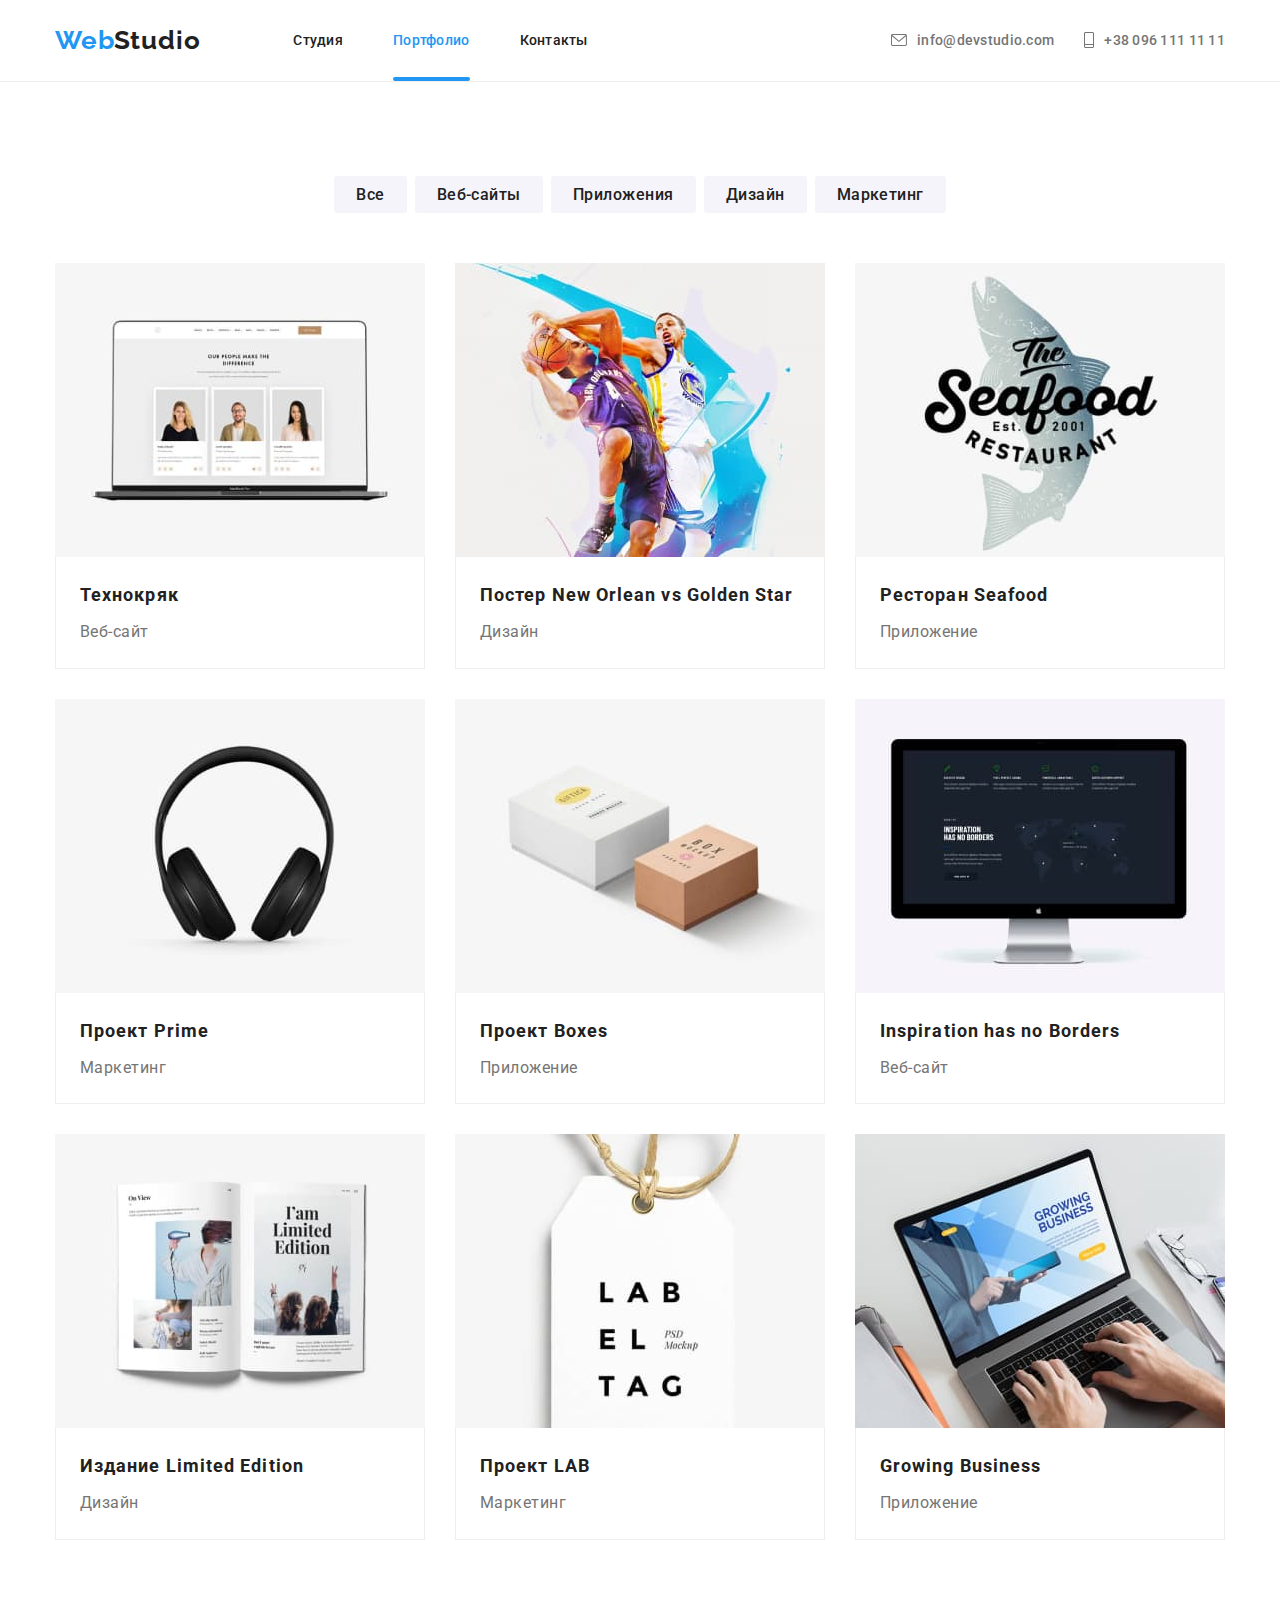
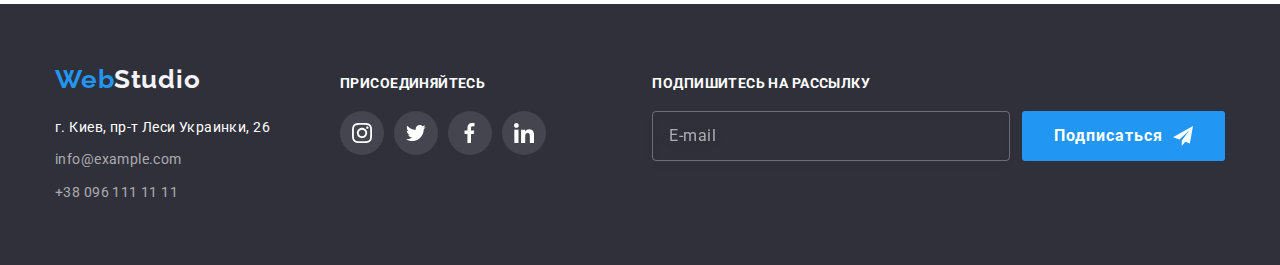
==== commit 8cd94423: "Доработка Sass" ====
--- a/portfolio.html
+++ b/portfolio.html
@@ -7,9 +7,9 @@
     <title>portfolio</title>
     <link href="https://fonts.googleapis.com/css2?family=Raleway:wght@700&family=Roboto:wght@400;500;700;900&display=swap"
         rel="stylesheet">
-    <link rel="stylesheet" href="https://cdnjs.cloudflare.com/ajax/libs/modern-normalize/1.1.0/modern-normalize.min.css">
+    <!-- <link rel="stylesheet" href="https://cdnjs.cloudflare.com/ajax/libs/modern-normalize/1.1.0/modern-normalize.min.css"> -->
     <!-- <link rel="stylesheet" href="./css/style.css"> -->
-    <link rel="stylesheet" href="./css/portfolio.min.css">
+    <link rel="stylesheet" href="./css/main.min.css">
 </head>
 <body>
 
--- a/css/style.css
+++ b/css/style.css
@@ -30,7 +30,7 @@
 font-family: Roboto, sans-serif;
 
 font-size: 14px;
-line-height: 1.17;
+line-height: 1.71;
 letter-spacing: 0.03em;
 }
 
--- a/css/main.min.css
+++ b/css/main.min.css
@@ -0,0 +1 @@
+:root{--title-text-color: #212121;--primari-text-color: #757575;--primari-white-color: #FFFFFF;--contact-footer: rgba(255, 255, 255, 0.6);--accent-color: #2196F3;--hero-bgrcolor: #2F303A;--button-filter: #F5F4FA;--hover-button: #188ce8;--border-box: #EEEEEE;--var--bg-icon: #afb1b8;--timing-function: cubic-bezier(0.4, 0, 0.2, 1)}.visually-hidden{position:absolute;white-space:nowrap;width:1px;height:1px;overflow:hidden;border:0;padding:0;clip:rect(0 0 0 0);-webkit-clip-path:inset(50%);clip-path:inset(50%);margin:-1px}/*! modern-normalize v1.1.0 | MIT License | https://github.com/sindresorhus/modern-normalize */*,::before,::after{-webkit-box-sizing:border-box;box-sizing:border-box}html{line-height:1.15;-webkit-text-size-adjust:100%;-moz-tab-size:4;-o-tab-size:4;tab-size:4}hr{height:0;color:inherit}abbr[title]{-webkit-text-decoration:underline dotted;text-decoration:underline dotted}b,strong{font-weight:bolder}code,kbd,samp,pre{font-family:ui-monospace,SFMono-Regular,Consolas,"Liberation Mono",Menlo,monospace;font-size:1em}small{font-size:80%}sub,sup{font-size:75%;line-height:0;position:relative;vertical-align:baseline}sub{bottom:-0.25em}sup{top:-0.5em}table{text-indent:0;border-color:inherit}button,input,optgroup,select,textarea{font-family:inherit;font-size:100%;line-height:1.15;margin:0}button,select{text-transform:none}button,[type=button],[type=reset],[type=submit]{-webkit-appearance:button}::-moz-focus-inner{border-style:none;padding:0}:-moz-focusring{outline:1px dotted ButtonText}:-moz-ui-invalid{box-shadow:none}legend{padding:0}progress{vertical-align:baseline}::-webkit-inner-spin-button,::-webkit-outer-spin-button{height:auto}[type=search]{-webkit-appearance:textfield;outline-offset:-2px}::-webkit-search-decoration{-webkit-appearance:none}::-webkit-file-upload-button{-webkit-appearance:button;font:inherit}summary{display:list-item}.icon-iconName{background-image:url("../images/iconName.svg")}.icon-iconName{background-image:url("../images/iconName.svg")}.icon-iconName{background-image:url("../images/iconName.svg")}.icon-iconName{background-image:url("../images/iconName.svg")}body{background-color:var(--primari-white-color);color:var(--primari-text-color);font-family:Roboto,sans-serif;margin:0;font-size:14px;line-height:1.71;letter-spacing:.03em}a{text-decoration:none;color:currentColor}.list{list-style:none}ul{margin:0;padding:0;list-style:none}h1,h2,h3,p{margin:0}img{display:block;max-width:100%;height:auto}h2{margin-top:0;font-weight:700;font-size:36px}.section{padding-top:94px;padding-bottom:94px}.section-title{font-family:"Roboto";color:var(--title-text-color);margin-top:0;margin-bottom:50px;text-align:center}.container{width:1200px;padding-left:15px;padding-right:15px;margin-left:auto;margin-right:auto}.logo-accent,.logo-black,.logo-white{font-family:Raleway,sans-serif;font-weight:700;font-size:26px;line-height:1.2;letter-spacing:.03em}.logo-accent{color:var(--accent-color);margin-right:-4px}.logo-black{color:var(--title-text-color)}.logo-white{color:var(--button-filter)}.logo-link:hover{color:red}.main-nav{display:-webkit-box;display:-ms-flexbox;display:flex;-webkit-box-align:center;-ms-flex-align:center;align-items:center;-webkit-box-pack:space-evenly;-ms-flex-pack:space-evenly;justify-content:space-evenly}.site-nav{margin-bottom:0;margin-top:0;padding-left:0;display:-webkit-box;display:-ms-flexbox;display:flex;margin-left:93px}.site-nav__item:not(:last-child){margin-right:50px}.site-nav__link{font-family:"Roboto";font-style:normal;position:relative;color:var(--title-text-color);display:block;padding-top:32px;padding-bottom:32px;font-weight:500;font-size:14px;line-height:1.2;letter-spacing:.02em;-webkit-transition:color 250ms var(--timing-function);transition:color 250ms var(--timing-function)}.site-nav__link:hover,.site-nav__link:focus{color:var(--accent-color)}.strip::after{display:block;position:absolute;content:"";bottom:0;width:100%;height:4px;background-color:var(--accent-color);border-radius:2px;-webkit-transform:scaleX(t 1);transform:scaleX(t 1);-webkit-transition:250ms var(--timing-function);transition:250ms var(--timing-function)}.strip:hover::after{-webkit-transform:scaleX(1);transform:scaleX(1)}#studio{color:var(--accent-color)}.contact{display:-webkit-inline-box;display:-ms-inline-flexbox;display:inline-flex;-webkit-box-align:center;-ms-flex-align:center;align-items:center;margin-bottom:0;margin-top:0;padding-left:0;margin-left:auto}.contact .item{padding:32px 0px;margin:0}.contact .contact__list+.contact__list{margin-left:30px}a.contact__link:hover,.contact__link:focus{color:#188ce8;fill:#188ce8}.contact__link{display:-webkit-box;display:-ms-flexbox;display:flex;-webkit-box-align:center;-ms-flex-align:center;align-items:center;font-family:"Roboto";fill:currentColor;color:currentColor;padding-top:32px;padding-bottom:32px;-webkit-transition:color 250ms var(--timing-function),fill 250ms var(--timing-function);transition:color 250ms var(--timing-function),fill 250ms var(--timing-function)}.contact__icon-massage{margin-right:10px}.button{min-width:200px;padding:10px 32px;background-color:var(--accent-color);color:var(--primari-white-color);display:-webkit-box;display:-ms-flexbox;display:flex;margin-left:auto;margin-right:auto;font-weight:700;font-size:16px;line-height:1.9;-webkit-box-align:center;-ms-flex-align:center;align-items:center;-webkit-box-pack:center;-ms-flex-pack:center;justify-content:center;text-align:center;letter-spacing:.06em;cursor:pointer;border:none;border-radius:3px;-webkit-transition:background-color 250ms var(--timing-function),-webkit-box-shadow 250ms var(--timing-function);transition:background-color 250ms var(--timing-function),-webkit-box-shadow 250ms var(--timing-function);transition:box-shadow 250ms var(--timing-function),background-color 250ms var(--timing-function);transition:box-shadow 250ms var(--timing-function),background-color 250ms var(--timing-function),-webkit-box-shadow 250ms var(--timing-function)}.button:hover,.button:focus{outline:none;-webkit-box-shadow:0px 4px 4px rgba(0,0,0,.15);box-shadow:0px 4px 4px rgba(0,0,0,.15);background-color:var(--hover-button)}.backdrop{position:fixed;top:0;left:0;width:100%;height:100%;background:rgba(0,0,0,.2);opacity:1;-webkit-transition:opacity 250ms var(--timing-function);transition:opacity 250ms var(--timing-function)}.backdrop.is-hidden{opacity:0;pointer-events:none}.backdrop.is-hidden .modal{-webkit-transform:translate(-50%, -50%) scale(1.1);transform:translate(-50%, -50%) scale(1.1)}.modal{position:absolute;top:50%;left:50%;-webkit-transform:translate(-50%, -50%) scale(1);transform:translate(-50%, -50%) scale(1);-webkit-transition:scale 250ms var(--timing-function),-webkit-transform 250ms var(--timing-function);transition:scale 250ms var(--timing-function),-webkit-transform 250ms var(--timing-function);transition:transform 250ms var(--timing-function),scale 250ms var(--timing-function);transition:transform 250ms var(--timing-function),scale 250ms var(--timing-function),-webkit-transform 250ms var(--timing-function);border-radius:4px;width:528px;height:581px;padding:40px;background-color:#fff}.button-close{display:-webkit-box;display:-ms-flexbox;display:flex;position:absolute;top:8px;right:8px;width:30px;height:30px;outline:none;fill:#000;border:none;cursor:pointer;border:1px solid #000;border-radius:50px;background-color:#fff;-webkit-transition:fill 250ms var(--timing-function),border-color 250ms var(--timing-function);transition:fill 250ms var(--timing-function),border-color 250ms var(--timing-function)}.button-close:hover,.button-close:focus{fill:#2196f3;border-color:#2196f3}.button-close svg{position:absolute;top:50%;left:30%;-webkit-transform:translateY(-50%);transform:translateY(-50%)}.icon-close{display:-webkit-box;display:-ms-flexbox;display:flex;-webkit-box-align:center;-ms-flex-align:center;align-items:center;-webkit-box-pack:center;-ms-flex-pack:center;justify-content:center}.form-modal{display:block;height:100%;margin-left:auto;margin-right:auto}.title-modal{font-family:"Roboto";text-align:center;font-weight:700;font-size:20px;line-height:1.15;letter-spacing:.03em;margin-bottom:30px;color:var(--title-text-color)}.form-field{position:relative;display:-webkit-box;display:-ms-flexbox;display:flex;-webkit-box-orient:vertical;-webkit-box-direction:normal;-ms-flex-direction:column;flex-direction:column;margin-bottom:20px}.form-field:nth-child(4){margin-bottom:0}.form-comment{position:relative;display:block;-webkit-box-orient:vertical;-webkit-box-direction:normal;-ms-flex-direction:column;flex-direction:column;margin-bottom:20px;margin-top:4px;width:448px;height:120px}.icon-modal{display:inline-block;position:absolute;top:50%;left:15px;fill:var(--title-text-color);-webkit-transform:translateY(-50%);transform:translateY(-50%);-webkit-transition:fill 250ms var(--timing-function);transition:fill 250ms var(--timing-function)}.form-field:hover .icon-modal{fill:#2196f3}.form-input:focus~.icon-modal,.form-input:hover~.icon-modal{fill:var(--accent-color)}.form-input:not(:-moz-placeholder-shown)+.form-label{transform:translateY(-40px)}.form-input:not(:-ms-input-placeholder)+.form-label{transform:translateY(-40px)}.form-input:focus+.form-label,.form-input:not(:placeholder-shown)+.form-label{-webkit-transform:translateY(-40px);transform:translateY(-40px)}.form-input:-moz-placeholder-shown{background-color:#fff}.form-input:-ms-input-placeholder{background-color:#fff}.form-input:placeholder-shown{background-color:#fff}.chekbox{position:absolute;width:1px;height:1px;margin:-1px;border:0;padding:0;clip:rect(0 0 0 0);overflow:hidden}.field-checkbox{display:-webkit-box;display:-ms-flexbox;display:flex;-webkit-box-align:center;-ms-flex-align:center;align-items:center;-webkit-box-pack:center;-ms-flex-pack:center;justify-content:center;margin-bottom:30px}.icon-chekbox{display:inline-block;cursor:pointer;width:15px;height:15px;border:2px solid #2a2a2a;border-radius:4px;margin-right:8px}.links-checkbox{font-size:14px;line-height:1.71;letter-spacing:.03em;color:#2196f3;margin-left:3px;text-decoration:underline}.span-modal{font-size:14px;line-height:1.71;color:#757575;cursor:pointer;letter-spacing:.03em}.chekbox:checked+.icon-chekbox{border-color:#2196f3;background-color:#2196f3;background-image:url(../images/icons.svg/icon-check.svg);background-size:contain;background-origin:border-box}.form-label{position:absolute;top:54%;left:42px;font-size:12px;line-height:1.16;letter-spacing:.01em;-webkit-transform:translateY(-50%);transform:translateY(-50%);-webkit-transition:-webkit-transform 250ms var(--timing-function);transition:-webkit-transform 250ms var(--timing-function);transition:transform 250ms var(--timing-function);transition:transform 250ms var(--timing-function), -webkit-transform 250ms var(--timing-function)}.form-field input{width:448px;height:40px;margin:0;cursor:pointer;padding-left:42px;border-radius:4px;border:1px solid rgba(33,33,33,.2);-webkit-transition:border-color 250ms var(--timing-function);transition:border-color 250ms var(--timing-function);outline:none}.form-field input:hover,.form-field input:focus{border-color:#2196f3}.form-field input[type=checkbox]{width:16px;height:15px}textarea{width:448px;height:120px;padding-left:16px;padding-right:16px;padding-bottom:12px;padding-top:12px;cursor:pointer;border:1px solid rgba(33,33,33,.2);border-radius:4px;-webkit-transition:border-color 250ms var(--timing-function);transition:border-color 250ms var(--timing-function);outline:none;resize:none}.textarea placeholder{font-family:"Roboto";font-style:normal;font-weight:400;font-size:12px;line-height:14px;letter-spacing:.01em;color:red}.title-comment{display:block;font-size:12px;line-height:1.16;letter-spacing:.01em;margin-bottom:4px;margin-top:10px}.form-comment textarea:hover,.form-comment textarea:focus{border-color:#2196f3}.form-field input::-webkit-input-placeholder{color:#c4c4c4}.form-field input::-moz-placeholder{color:#c4c4c4}.form-field input:-ms-input-placeholder{color:#c4c4c4}.form-field input::-ms-input-placeholder{color:#c4c4c4}.form-field input::placeholder{color:#c4c4c4}.form-field textarea::-webkit-input-placeholder{color:#c4c4c4}.form-field textarea::-moz-placeholder{color:#c4c4c4}.form-field textarea:-ms-input-placeholder{color:#c4c4c4}.form-field textarea::-ms-input-placeholder{color:#c4c4c4}.form-field textarea::placeholder{color:#c4c4c4}.form-field label{margin-bottom:4px;font-weight:400;font-size:12px;line-height:1.2;letter-spacing:.01em;color:#757575}.chekbox:hover+.icon-chekbox,.chekbox:focus+.icon-chekbox{border-color:#2196f3}.list-best{background-color:red}.list-best:nth-child(5){background-color:#fff;color:red}.list-best1{background-color:#000;color:#fff;width:350px}.list-best1:hover{color:#fff}#portfolio{color:var(--accent-color)}.hello{color:#000}.hello:hover{color:red}.header{border-bottom:1px solid var(--border-box);font-weight:500;font-size:14px;line-height:1.2;letter-spacing:.02em}.container.headers{display:-webkit-box;display:-ms-flexbox;display:flex;position:relative;-webkit-box-align:center;-ms-flex-align:center;align-items:center}.footer{padding-top:60px;padding-bottom:60px}.container-footer{display:-webkit-box;display:-ms-flexbox;display:flex;-webkit-box-align:baseline;-ms-flex-align:baseline;align-items:baseline}.footer{background-color:var(--hero-bgrcolor)}.address{margin-top:20px;font-style:normal}.adress-list{padding:0;margin:0}.adress__item{margin-bottom:9px}.adress__item:last-child{margin-bottom:0}.footer .adress{font-family:"Roboto";color:var(--primari-white-color);font-size:14px;line-height:1.7;letter-spacing:.03em;margin-top:20px}.footer .info{font-family:"Roboto";color:rgba(255,255,255,.6);font-size:14px;line-height:1.7;letter-spacing:.03em;-webkit-transition:color 250ms var(--timing-function);transition:color 250ms var(--timing-function)}.info:hover,.info:focus{color:var(--accent-color)}.socials-footer{margin-left:70px}.footer-title{font-family:"Roboto";font-weight:700;margin-bottom:20px;font-weight:700;font-size:14px;line-height:1.2;letter-spacing:.03em;text-transform:uppercase;color:#fff}.socials-footer__list{display:-webkit-box;display:-ms-flexbox;display:flex;margin:0;padding:0}.socials-footer__item:not(:last-child){margin-right:10px}.socials-footer__link{display:-webkit-box;display:-ms-flexbox;display:flex;-webkit-box-align:center;-ms-flex-align:center;align-items:center;-webkit-box-pack:center;-ms-flex-pack:center;justify-content:center;width:44px;height:44px;fill:var(--primari-white-color);background-color:rgba(255,255,255,.1);border-radius:50px;-webkit-transition:background-color 250ms var(--timing-function),fill 250ms var(--timing-function);transition:background-color 250ms var(--timing-function),fill 250ms var(--timing-function)}.socials-footer__link:hover,.socials-footer__link:focus{background-color:#188ce8;fill:#fff}.sign{margin-left:auto}.form-footer{display:-webkit-box;display:-ms-flexbox;display:flex}.footer-label{margin-right:12px}.footer-label input::-webkit-input-placeholder{font-size:16px;line-height:1.2;letter-spacing:.03em;color:rgba(255,255,255,.6)}.footer-label input::-moz-placeholder{font-size:16px;line-height:1.2;letter-spacing:.03em;color:rgba(255,255,255,.6)}.footer-label input:-ms-input-placeholder{font-size:16px;line-height:1.2;letter-spacing:.03em;color:rgba(255,255,255,.6)}.footer-label input::-ms-input-placeholder{font-size:16px;line-height:1.2;letter-spacing:.03em;color:rgba(255,255,255,.6)}.footer-label input::placeholder{font-size:16px;line-height:1.2;letter-spacing:.03em;color:rgba(255,255,255,.6)}.footer-span{font-family:"Roboto";font-style:normal;font-weight:700;font-size:16px;line-height:1.88;display:-webkit-box;display:-ms-flexbox;display:flex;-webkit-box-align:center;-ms-flex-align:center;align-items:center;text-align:center;letter-spacing:.06em;margin-right:10px}.footer-input{-webkit-filter:drop-shadow(0px 4px 4px rgba(0, 0, 0, 0.15));filter:drop-shadow(0px 4px 4px rgba(0, 0, 0, 0.15));border:1px solid rgba(255,255,255,.3);border-radius:4px;width:358px;height:50px;padding-left:16px;color:#fff;background:rgba(0,0,0,0);outline:none;-webkit-transition:border-color 250ms var(--timing-function);transition:border-color 250ms var(--timing-function)}.footer-input:focus,.footer-input:hover{border-color:#2196f3}.feature-list{display:-webkit-box;display:-ms-flexbox;display:flex}.feature-list .flex-feature+.flex-feature{margin-left:30px}.container-feature{display:-webkit-inline-box;display:-ms-inline-flexbox;display:inline-flex;-webkit-box-align:center;-ms-flex-align:center;align-items:center;-webkit-box-pack:center;-ms-flex-pack:center;justify-content:center;background:#f5f4fa;border-radius:4px;width:270px;height:120px;margin-bottom:30px}.feature__title{font-family:"Roboto";color:var(--title-text-color);margin-top:0;margin-bottom:10px;font-weight:700;font-size:14px;line-height:1.2;letter-spacing:.03em;text-transform:uppercase}.feature__text{font-family:"Roboto";font-size:14px;line-height:1.71;letter-spacing:.03em;color:#757575}.hero{text-align:center;padding-top:200px;padding-bottom:200px;margin-left:auto;margin-right:auto;background:#c4c4c4;background-image:-webkit-gradient(linear, left top, right top, from(rgba(47, 48, 58, 0.4)), to(rgba(47, 48, 58, 0.4))),url(../images/icons.svg/heroo.jpg);background-image:linear-gradient(to right, rgba(47, 48, 58, 0.4), rgba(47, 48, 58, 0.4)),url(../images/icons.svg/heroo.jpg);background-repeat:no-repeat;background-position:center;background-size:cover;max-width:1600px;height:600px}.hero__title{font-family:"Roboto";color:var(--primari-white-color);font-weight:900;font-size:44px;line-height:1.4;letter-spacing:.06em;text-align:center;text-transform:uppercase;width:696px;margin-left:auto;margin-right:auto;margin-bottom:30px}.section.work{padding-top:0}.work__list{display:-webkit-box;display:-ms-flexbox;display:flex;-ms-flex-wrap:wrap;flex-wrap:wrap}.work__item+.work__item{margin-left:30px}.work__item{position:relative;-webkit-box-pack:center;-ms-flex-pack:center;justify-content:center;-webkit-box-align:center;-ms-flex-align:center;align-items:center;width:370px;-ms-flex-preferred-size:25%;flex-basis:25%}.work__text{display:-webkit-box;display:-ms-flexbox;display:flex;-webkit-box-pack:center;-ms-flex-pack:center;justify-content:center;-webkit-box-align:center;-ms-flex-align:center;align-items:center;font-family:"Roboto";font-weight:700;font-size:14px;line-height:1.2px;width:100%;height:72px;bottom:0;position:absolute;background:rgba(47,48,58,.8);color:var(--primari-white-color);text-transform:uppercase;letter-spacing:.03em}.socials__links{display:-webkit-inline-box;display:-ms-inline-flexbox;display:inline-flex;-webkit-box-align:center;-ms-flex-align:center;align-items:center;-webkit-box-pack:center;-ms-flex-pack:center;justify-content:center;fill:var(--var--bg-icon);background-color:var(--primari-white-color);width:44px;height:44px;border-radius:50px;-webkit-transition:background-color 250ms var(--timing-function),fill 250ms var(--timing-function);transition:background-color 250ms var(--timing-function),fill 250ms var(--timing-function)}.socials__team{display:-webkit-box;display:-ms-flexbox;display:flex;-webkit-box-pack:center;-ms-flex-pack:center;justify-content:center;-webkit-box-align:baseline;-ms-flex-align:baseline;align-items:baseline;padding-left:0;margin:0}.socials__item:not(:last-child){margin-right:10px}.socials__links:hover,.socials__links:focus{fill:var(--primari-white-color);background-color:var(--accent-color)}.section--team{background-color:var(--button-filter)}.team__list{display:-webkit-box;display:-ms-flexbox;display:flex;text-align:center}.team__item{width:270px;-webkit-box-shadow:0px 2px 3px 1px rgba(0,0,0,.14);box-shadow:0px 2px 3px 1px rgba(0,0,0,.14);background-color:#fff}.section--team .team__item+.team__item{margin-left:30px}.team__staff{padding:30px 32px;background-color:#fff}.team__title{color:var(--title-text-color);font-weight:500;font-size:16px;line-height:1.2;text-align:center;letter-spacing:.03em;margin-top:0;margin-bottom:10px}.team__text{font-size:16px;line-height:1.2;letter-spacing:.03em;margin-top:0;margin-bottom:16px}.client__item{width:170px;height:92px}.client__links{display:-webkit-box;display:-ms-flexbox;display:flex;-webkit-box-pack:center;-ms-flex-pack:center;justify-content:center;-webkit-box-align:center;-ms-flex-align:center;align-items:center;width:170px;height:92px;fill:var(--var--bg-icon);border:1px solid var(--var--bg-icon);border-radius:3px;-webkit-transition:border 250ms var(--timing-function),fill 250ms var(--timing-function);transition:border 250ms var(--timing-function),fill 250ms var(--timing-function);outline:none}.client__links:focus,.client__links:hover{fill:var(--accent-color);border:1px solid var(--accent-color)}.client{display:-webkit-box;display:-ms-flexbox;display:flex;-webkit-box-pack:center;-ms-flex-pack:center;justify-content:center;-webkit-box-align:center;-ms-flex-align:center;align-items:center;margin:0;padding-left:0px;-ms-flex-wrap:wrap;flex-wrap:wrap;margin-top:-15px;margin-left:-15px}.client__item{margin-top:15px;margin-left:15px}.client>.client__item{-ms-flex-preferred-size:calc(16.6666666667% - 15px);flex-basis:calc(16.6666666667% - 15px)}.filter{display:-webkit-box;display:-ms-flexbox;display:flex;margin:0;padding-left:0;-webkit-box-pack:center;-ms-flex-pack:center;justify-content:center;margin-bottom:50px}.filter .filter__item+.filter__item{margin-left:8px}.filter__button{position:relative;background-color:var(--button-filter);color:var(--title-text-color);padding:6px 22px;font-weight:500;font-size:16px;line-height:1.6;cursor:pointer;text-align:center;border:none;border-radius:3px;letter-spacing:.03em;-webkit-transition:background-color 250ms var(--timing-function),color 250ms var(--timing-function),-webkit-box-shadow 250ms var(--timing-function);transition:background-color 250ms var(--timing-function),color 250ms var(--timing-function),-webkit-box-shadow 250ms var(--timing-function);transition:background-color 250ms var(--timing-function),color 250ms var(--timing-function),box-shadow 250ms var(--timing-function);transition:background-color 250ms var(--timing-function),color 250ms var(--timing-function),box-shadow 250ms var(--timing-function),-webkit-box-shadow 250ms var(--timing-function)}.filter__button:hover,.filter__button:focus{background-color:var(--accent-color);color:var(--primari-white-color);-webkit-box-shadow:0px 3px 1px rgba(0,0,0,.1),0px 1px 2px rgba(0,0,0,.08),0px 2px 2px rgba(0,0,0,.12);box-shadow:0px 3px 1px rgba(0,0,0,.1),0px 1px 2px rgba(0,0,0,.08),0px 2px 2px rgba(0,0,0,.12)}.project-list{display:-webkit-box;display:-ms-flexbox;display:flex;-ms-flex-wrap:wrap;flex-wrap:wrap;padding:0;margin:0;margin-right:-30px;margin-bottom:-30px}.project-list .project-list__item{-ms-flex-preferred-size:calc(33.3333333333% - 30px);flex-basis:calc(33.3333333333% - 30px)}.project-list__item{margin-right:30px}.project-list__item:nth-child(-n+6){margin-bottom:30px}.project-list__item:nth-child(3n){margin-right:0}.project-list__link{display:block}.project-list__link:hover,.project-list__link:focus{-webkit-box-shadow:1px 4px 6px 0px rgba(0,0,0,.1607843137),0px 4px 4px 0px rgba(0,0,0,.0588235294),0px 1px 1px 0px rgba(0,0,0,.1215686275);box-shadow:1px 4px 6px 0px rgba(0,0,0,.1607843137),0px 4px 4px 0px rgba(0,0,0,.0588235294),0px 1px 1px 0px rgba(0,0,0,.1215686275)}.project-list__link:hover .project-list__description::before,.project-list__link:focus .project-list__description::before{-webkit-transform:translateY(0);transform:translateY(0)}.project-list__link:hover .project-list__paragraph,.project-list__link:focus .project-list__paragraph{-webkit-transform:translateY(0);transform:translateY(0)}.project-list__description{position:relative;overflow:hidden}.project-list__description::before{display:inline-block;content:"";width:100%;height:100%;background:rgba(33,150,243,.9);position:absolute;-webkit-transform:translateY(100%);transform:translateY(100%);-webkit-transition:-webkit-transform var(--timing-function) 250ms;transition:-webkit-transform var(--timing-function) 250ms;transition:transform var(--timing-function) 250ms;transition:transform var(--timing-function) 250ms, -webkit-transform var(--timing-function) 250ms}.project-list__link:hover .project-list__description::before,.project-list__link:focus .project-list__description::before{-webkit-transform:translateY(0);transform:translateY(0)}.project-list__paragraph{display:-webkit-box;display:-ms-flexbox;display:flex;font-size:18px;line-height:1.56;letter-spacing:.03em;-webkit-box-align:center;-ms-flex-align:center;align-items:center;-webkit-box-pack:center;-ms-flex-pack:center;justify-content:center;width:100%;height:100%;padding-left:24px;padding-right:24px;padding-top:63px;padding-bottom:63px;position:absolute;bottom:0;color:var(--primari-white-color);-webkit-transform:translateY(100%);transform:translateY(100%);-webkit-transition:-webkit-transform 250ms var(--timing-function);transition:-webkit-transform 250ms var(--timing-function);transition:transform 250ms var(--timing-function);transition:transform 250ms var(--timing-function), -webkit-transform 250ms var(--timing-function)}.project-list__link:hover .project-list__paragraph,.project-list__link:focus .project-list__paragraph{-webkit-transform:translateY(0);transform:translateY(0)}.project-list__text-box{padding:20px 24px;border-right:1px solid var(--border-box);border-bottom:1px solid var(--border-box);border-left:1px solid var(--border-box);width:370px}.project-list__title{margin:0;margin-bottom:4px;margin-right:auto}.project-list .project-list__title{font-family:"Roboto";color:var(--title-text-color);font-weight:700;font-size:18px;margin-left:auto;text-align:left;line-height:2;letter-spacing:.06em}.project-list .project-list__text{color:var(--primari-text-color);font-size:16px;line-height:1.9;letter-spacing:.03em;margin:0}/*# sourceMappingURL=main.min.css.map */